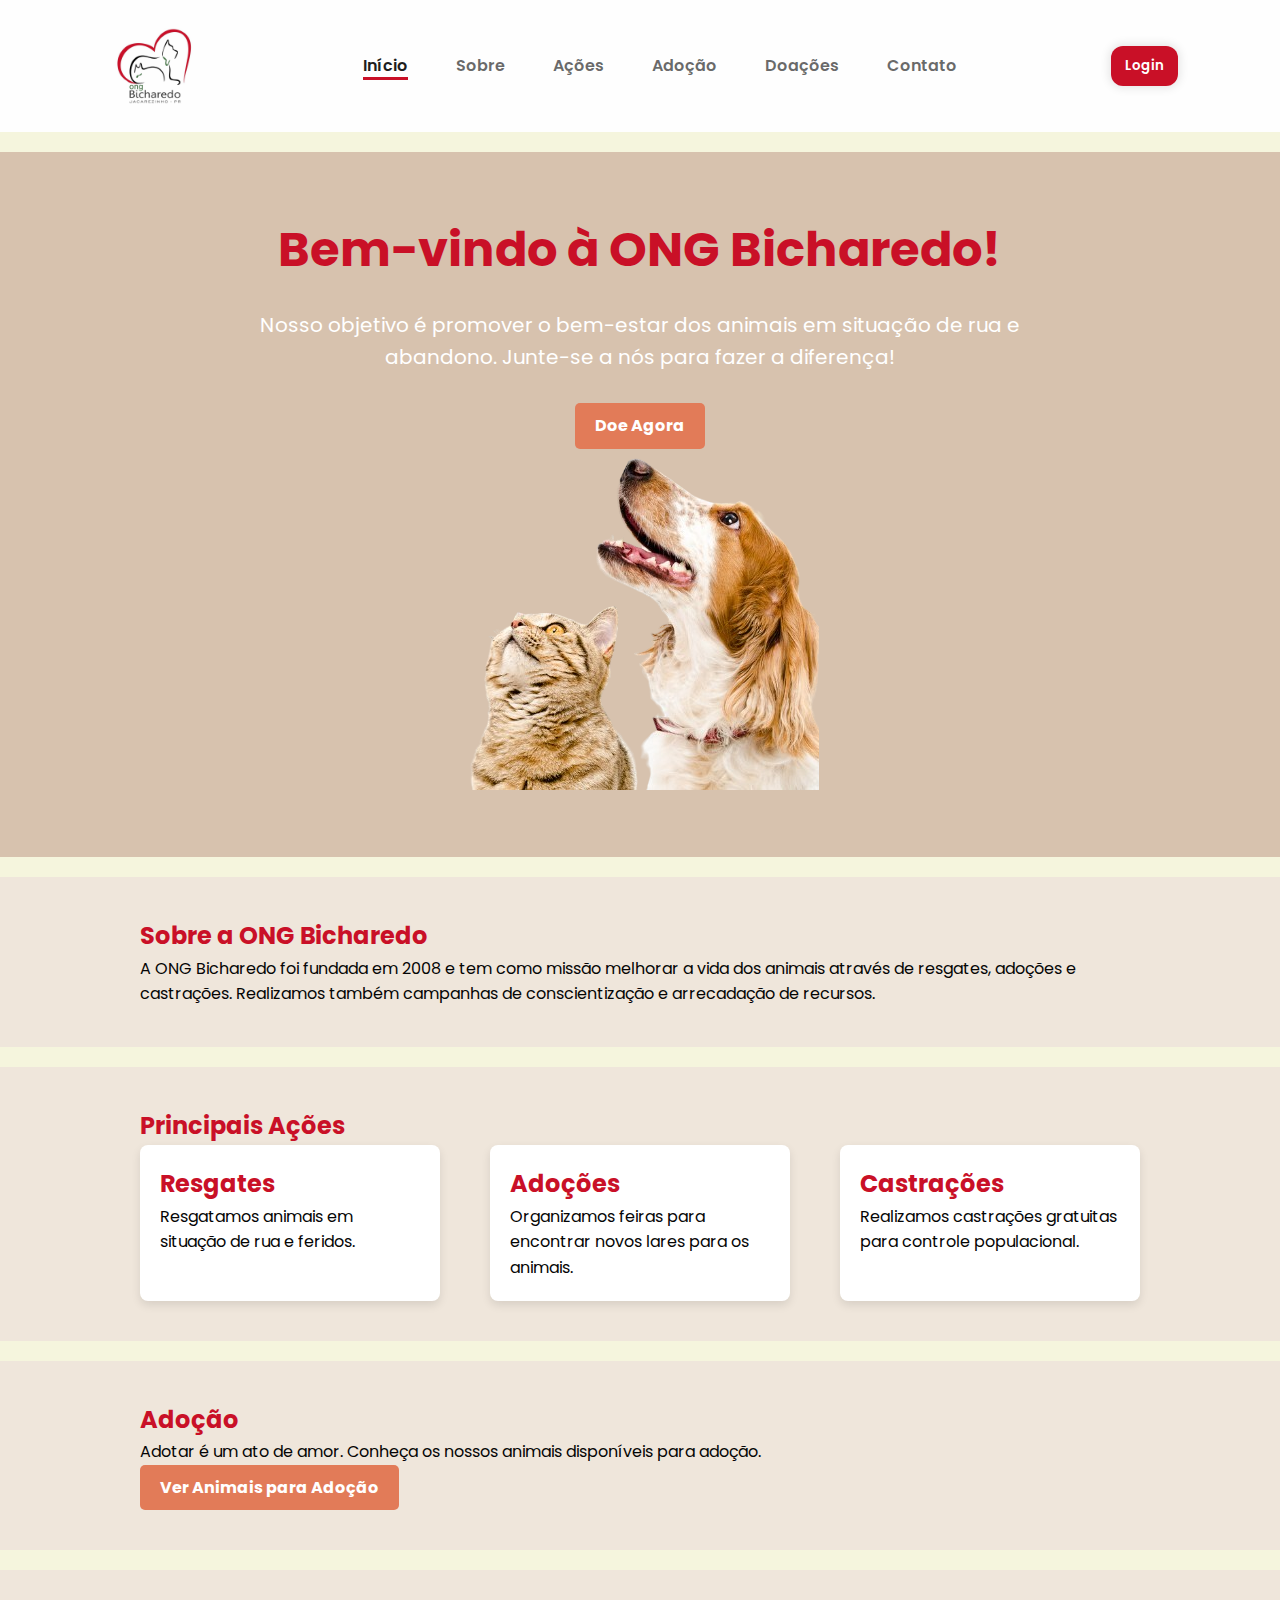
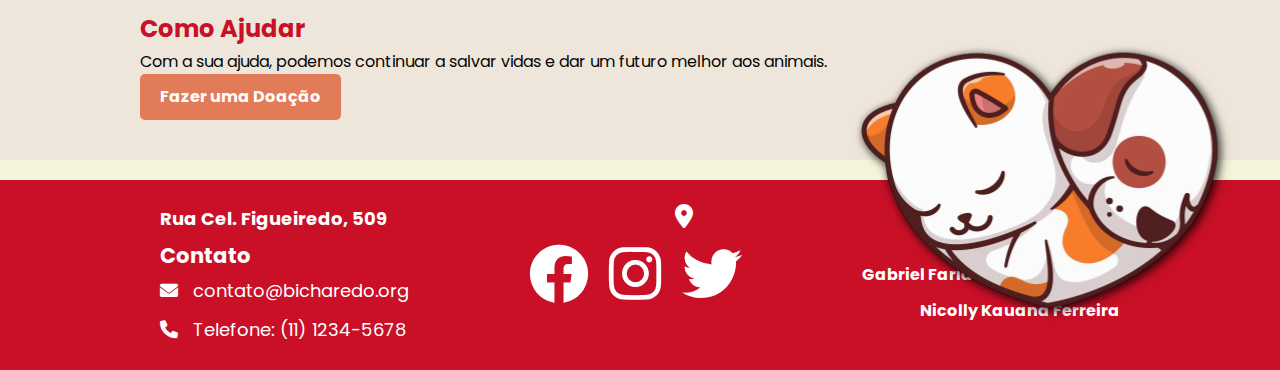
==== index.html @ 1130d4b5 "feat: header atualizada" ====
<!DOCTYPE html>
<html lang="pt-br">

<head>
    <meta charset="UTF-8">
    <meta name="viewport" content="width=device-width, initial-scale=1.0">
    <meta http-equiv="X-UA-Compatible" content="ie=edge">
    <link href="https://cdnjs.cloudflare.com/ajax/libs/font-awesome/6.0.0-beta3/css/all.min.css" rel="stylesheet">
    <title>ONG Bicharedo - Proteção Animal</title>
    <link rel="stylesheet" href="css/style.css">
</head>

<body>

    <!-- Cabeçalho -->
    <header>
        <nav id="navbar">
            <img src="img/logo.jpg" alt="logo Ong Bicharedo" id="nav_logo">

            <ul id="nav_list">
                <li class="nav-item active"><a href="#home">Início</a></li>
                <li class="nav-item"><a href="#sobre">Sobre</a></li>
                <li class="nav-item"><a href="#acoes">Ações</a></li>
                <li class="nav-item"><a href="#adocao">Adoção</a></li>
                <li class="nav-item"><a href="#doacoes">Doações</a></li>
                <li class="nav-item"><a href="#contato">Contato</a></li>
            </ul>

            <button class="btn-default">
                Login
            </button>

        </nav>

        <div id="mobile_menu">
            <ul id="mobile_nav_list">
                <li class="nav-item"><a href="#home">Início</a></li>
                <li class="nav-item"><a href="#sobre">Sobre</a></li>
                <li class="nav-item"><a href="#acoes">Ações</a></li>
                <li class="nav-item"><a href="#adocao">Adoção</a></li>
                <li class="nav-item"><a href="#doacoes">Doações</a></li>
                <li class="nav-item"><a href="#contato">Contato</a></li>
            </ul>

            <button class="btn-default">
                Login
            </button>

        </div>
    </header>

    <!-- Seção Principal (Home) -->
    <section id="home">
        <div class="welcome">
            <h1>Bem-vindo à ONG Bicharedo!</h1>
            <p>Nosso objetivo é promover o bem-estar dos animais em situação de rua e abandono. Junte-se a nós para
                fazer a diferença!</p>
            <a href="#doacoes" class="btn">Doe Agora</a>
        </div>
 
            <img src="img/gatoCachorro.png" alt="">
  
    </section>

    <!-- Sobre a ONG -->
    <section id="sobre">
        <div class="container">
            <h2>Sobre a ONG Bicharedo</h2>
            <p>A ONG Bicharedo foi fundada em 2008 e tem como missão melhorar a vida dos animais através de resgates,
                adoções e castrações. Realizamos também campanhas de conscientização e arrecadação de recursos.</p>
        </div>
    </section>

    <!-- Ações da ONG -->
    <section id="acoes">
        <div class="container">
            <h2>Principais Ações</h2>
            <div class="actions">
                <div class="action">
                    <h2>Resgates</h2>
                    <p>Resgatamos animais em situação de rua e feridos.</p>
                </div>
                <div class="action">
                    <h2>Adoções</h2>
                    <p>Organizamos feiras para encontrar novos lares para os animais.</p>
                </div>
                <div class="action">
                    <h2>Castrações</h2  >
                    <p>Realizamos castrações gratuitas para controle populacional.</p>
                </div>
            </div>
        </div>
    </section>

    <!-- Adoção -->
    <section id="adocao">
        <div class="container">
            <h2>Adoção</h2>
            <p>Adotar é um ato de amor. Conheça os nossos animais disponíveis para adoção.</p>
            <a href="#adocao" class="btn">Ver Animais para Adoção</a>
        </div>
    </section>

    <!-- Doações -->
    <section id="doacoes">
        <div class="container">
            <h2>Como Ajudar</h2>
            <p>Com a sua ajuda, podemos continuar a salvar vidas e dar um futuro melhor aos animais.</p>
            <a href="#doacoes" class="btn">Fazer uma Doação</a>
        </div>
    </section>



<!-- Rodapé -->
<footer>
        <div class="container">
            <div class="footer-content">
                <!-- Endereço e Contato (Esquerda) -->
                <div class="address">
                    <p><strong>Rua Cel. Figueiredo, 509</strong></p>
                    <h3>Contato</h3>
                    <p>
                        <i class="fa-solid fa-envelope"></i> 
                        <a id="link-Rodape" href="mailto:contato@bicharedo.org">contato@bicharedo.org</a>
                    </p>
                    <p>
                        <i class="fa-solid fa-phone"></i> 
                        Telefone: (11) 1234-5678
                    </p>
                    <!-- Ícone de Localização -->
                    <a href="https://www.google.com/maps/place/R.+Cel.+Figueiredo,+509,+Jacarezinho+-+PR,+86400-000/@-23.1614618,-49.9786318,17z/data=!3m1!4b1!4m6!3m5!1s0x94c026540c9a169f:0x470a756e7e484a38!8m2!3d-23.1614668!4d-49.9737663!16s%2Fg%2F11c2804rvy?entry=ttu&g_ep=EgoyMDI0MTEyNC4xIKXMDSoASAFQAw%3D%3D" target="_blank" class="map-icon">
                        <i class="fa-solid fa-map-marker-alt"></i>
                    </a>
                </div>
    
                <!-- Ícones das Redes Sociais (Centro) -->
                <div class="social-media">
                    <a href="https://facebook.com/OngBicharedoJacarezinho" target="_blank" class="social-icon"><i class="fa-brands fa-facebook"></i></a>
                    <a href="https://instagram.com/ongbicharedo" target="_blank" class="social-icon"><i class="fa-brands fa-instagram"></i></a>
                    <a href="https://twitter.com/bicharedo" target="_blank" class="social-icon"><i class="fa-brands fa-twitter"></i></a>
                </div>
    
                <!-- GitHub Links (Direita) -->
                <div class="github-links">
                    <a href="https://github.com/user/curriculo1" target="_blank">Beatriz Milanezi Lopes</a>
                    <a href="https://gabrielfsarti.github.io/curriculocss/" target="_blank">Gabriel Faria da Fonseca Sarti</a>
                    <a href="https://github.com/user/curriculo3" target="_blank">Nicolly Kauana Ferreira</a>
                </div>
            </div>
            <!-- Imagem Personalizada no Rodapé -->
            <div class="custom-image">
                <img src="img/coracao.png" alt="coracao" />
            </div>
        </div>
    </footer>


</body>

</html>
---- css/style.css ----
/* Estilos gerais */
@import url('https://fonts.googleapis.com/css2?family=Poppins:ital,wght@0,100;0,200;0,300;0,400;0,500;0,600;0,700;0,800;0,900;1,100;1,200;1,300;1,400;1,500;1,600;1,700;1,800;1,900&family=Rubik:ital,wght@0,300..900;1,300..900&display=swap');

* {
    font-family: 'Poppins', sans-serif;
    margin: 0;
    padding: 0;
    box-sizing: border-box;
}

body {
    background-color: #F5F5DD;
    color: #050505;
    line-height: 1.6;
}

h1, h2 {
    color: #C91027;
}
h3 {
    color: #ffffff

}


a {
    text-decoration: none;
    color: #C91027;
}

a:hover {
    color: #E27B58;
}

#link-Rodape {
    color:#ffffff 
}
#link-Rodape:hover{
    color:#E27B58
}

.btn-default {
    border: none;
    display: flex;
    align-items: center;
    justify-content: center;
    background-color: #C91027;
    border-radius: 12px;
    padding: 10px 14px;
    font-weight: 600;
    box-shadow: 0px 0px 10px 2px rgba(0, 0, 0, 0.1);
    color:#fff;
    cursor: pointer;
    transition: background-color .3s ease;
}

.btn-default:hover {
    background-color:#E27B58;

}

/* Cabeçalho */

header{
    width: 100%;
    padding: 28px 8%;
    background-color: #fefefe;    
}

#navbar {
    width: 100%;
    display: flex;
    align-items: center;
    justify-content: space-between;
}

#nav_logo {
    width: 10%;
}

#nav_list {
    display: flex;
    list-style: none;
    gap: 48px;
}

.nav-item a {
    text-decoration: none;
    color: #1d1d1dad;
    font-weight: 600;
}

.nav-item.active a {
    color: #1d1d1d;
    border-bottom: 3px solid #C91027;
}

#mobile_btn {
    display: none;
}

#mobile_menu {
    display: none;
}

/*
header {
    display: flex;
    justify-content: space-between;
    align-items: center;
    background-color: #C91027;
    padding: 20px 30px;
    text-align: center;
}

header .logo img {
    height: 50px;
}

nav ul {
    display: flex;
    list-style: none;
}

nav ul li {
    margin: 0 15px;
}

nav ul li a {
    font-size: 18px;
    color: white;
    font-weight: bold;
}

nav ul li a:hover {
    color: #E27B58;
}

nav ul li .btn {
    background-color: #E27B58;
    padding: 10px 20px;
    border-radius: 5px;
    font-weight: bold;
    color: white;
}

nav ul li .btn:hover {
    background-color: #C91027;
}
    */

/* Seção Principal */
#home {
    background-color: #D7C2AE;
    color: white;
    padding: 60px 20px;
    text-align: center;
    background-image: url('fundo_bem_vindo.jpg');
    background-size: cover;
    background-position: center;
}

.welcome {
    max-width: 800px;
    margin: 0 auto;
}

.welcome h1 {
    font-size: 48px;
    margin-bottom: 20px;
}

.welcome p {
    font-size: 20px;
    margin-bottom: 30px;
}

.btn {
    background-color: #E27B58;
    padding: 10px 20px;
    border-radius: 5px;
    color: white;
    font-weight: bold;
    display: inline-block;
}

.btn:hover {
    background-color: #C91027;
}

/* Seções */
section {
    padding: 40px 20px;
    background-color: #EFE6DB;
    margin: 20px 0;
}

.container {
    max-width: 1000px;
    margin: 0 auto;
}

.actions {
    display: flex;
    justify-content: space-between;
}

.action {
    background-color: #fff;
    padding: 20px;
    border-radius: 8px;
    width: 30%;
    box-shadow: 0 4px 10px rgba(0, 0, 0, 0.1);
}

.action h3 {
    font-size: 24px;
    margin-bottom: 15px;
}

/* Rodapé */
footer {
    background-color: #C91027;
    color: white;
    text-align: center; 
    padding: 20px 40px;
    position: relative;
}

footer .footer-content {
    display: flex;
    justify-content: space-between; 
    align-items: center; /* p ficar vertical */
    flex-wrap: wrap; 
    width: 100%;
    max-width: 1200px; 
    margin: 0 auto; 
}

footer .address {
    display: flex;
    flex-direction: column;
    align-items: flex-start; 
    margin: 0 20px;
    font-size: 18px;
}

footer .address p {
    margin: 5px 0;
}

footer .address i {
    margin-right: 10px;
}

/* Ícones das Redes Sociais (Centro) */
footer .social-media {
    display: flex;
    justify-content: center;
    gap: 20px;
    margin: 20px 0;
}

footer .social-media a {
    font-size: 60px;
    color: white;
    transition: color 0.3s ease, transform 0.3s ease-in-out;
}

footer .social-media a:hover {
    color: #E27B58;
    transform: scale(1.2);
}

/* GitHub Links (Direita) */
footer .github-links {
    text-align: right;
    margin: 0 20px;
}

footer .github-links a {
    display: block;
    color: white;
    margin: 10px 0;
    text-decoration: none;
    font-weight: bold;
}

footer .github-links a:hover {
    color: #E27B58;
}

/* Contêiner da imagem personalizada */
.custom-image {
    position: absolute;
    bottom: 0px;
    right: 100px;
    width: 320px;
    height: 320px;
    filter: drop-shadow(2px 2px 4px rgba(0, 0, 0, 0.5));
    z-index: 10;
}
footer .custom-image img {
    width: 10;
    height: 10;
    border-radius: 0%; 
    object-fit: cover; 
    filter: drop-shadow(2px 2px 4px rgba(0, 0, 0, 0.5)); 
}

/* iconezinho do google maps */
.map-icon {
    position: absolute;
    top: 18px;
    left: 665px;
    color: #ffffff; 
    font-size: 24px; 
    text-decoration: none; 
    margin-left: 10px; 
    transition: transform 0.3s ease, color 0.3s ease; 
}

.map-icon:hover {
    color: #E27B58; 
    transform: scale(1.2); 
}


/* Responsividade */
@media (max-width: 768px) {

    #nav_list,
    #navbar .btn-default {
        flex-direction: column;
        align-items: center;
    }

    #nav_logo {
        width: 30%
    }

   
    nav ul {
        flex-direction: column;
        align-items: center;
    }

    .actions {
        flex-direction: column;
    }

    .action {
        width: 100%;
        margin-bottom: 20px;
    }

    footer .footer-content {
        flex-direction: column;
        text-align: center;
    }

    footer .address, footer .github-links {
        align-items: center;
        margin: 10px 0;
    }

    footer .social-media {
        margin: 20px 0;
    }
}
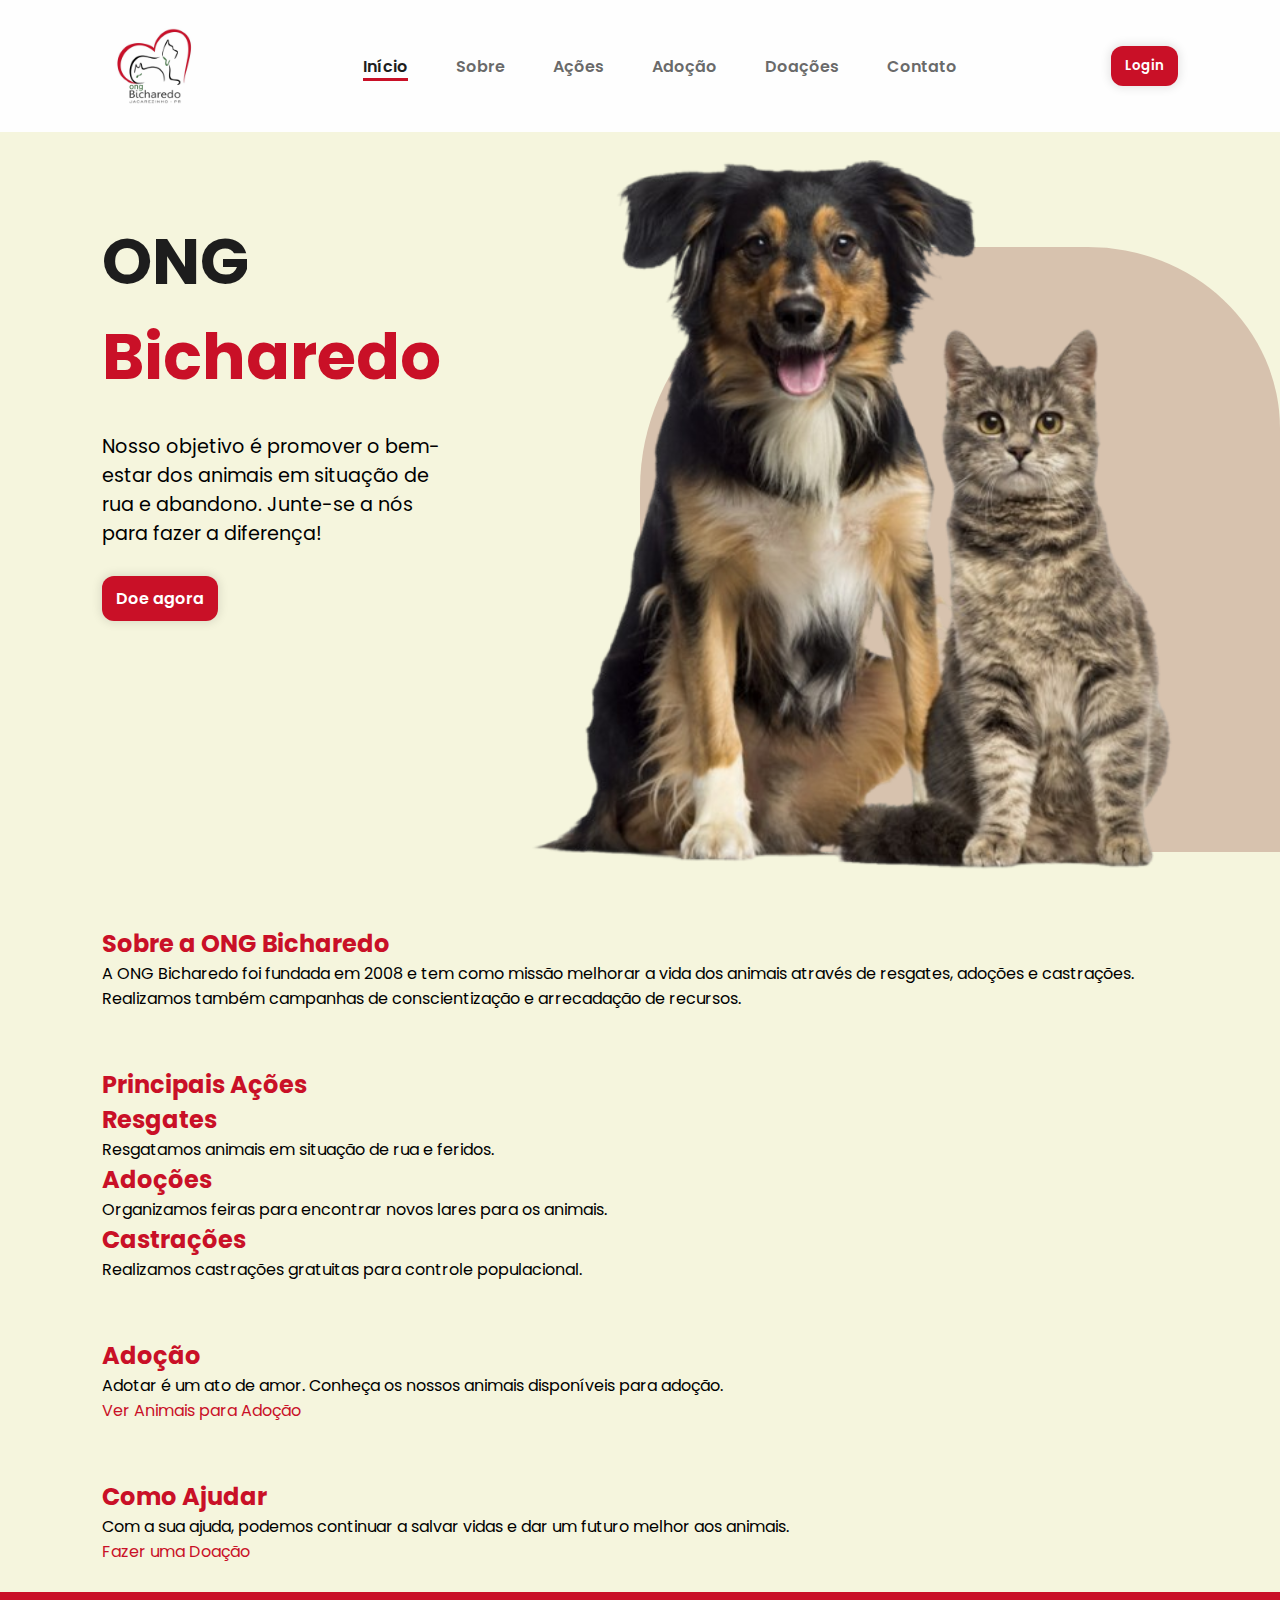
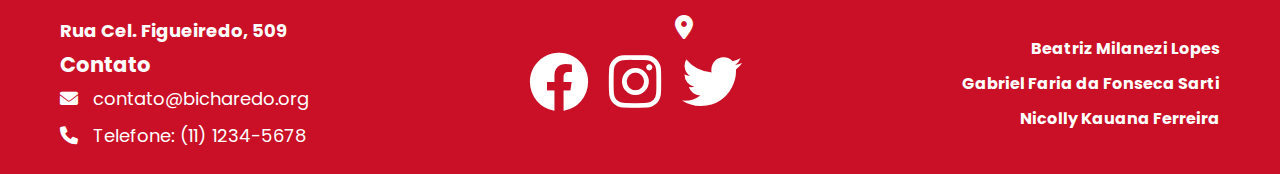
==== commit ddeec89b: "feat: sessão inicial atualizada" ====
--- a/index.html
+++ b/index.html
@@ -49,16 +49,31 @@
         </div>
     </header>
 
+    <main id="content">
+
     <!-- Seção Principal (Home) -->
     <section id="home">
-        <div class="welcome">
-            <h1>Bem-vindo à ONG Bicharedo!</h1>
-            <p>Nosso objetivo é promover o bem-estar dos animais em situação de rua e abandono. Junte-se a nós para
-                fazer a diferença!</p>
-            <a href="#doacoes" class="btn">Doe Agora</a>
+        <div class="shape"></div>
+        <div id="cta">
+            <h1 class="title">
+                ONG
+                <span>Bicharedo</span>
+            </h1>
+            <p class="description">
+                Nosso objetivo é promover o bem-estar dos animais em situação de rua e abandono.
+                Junte-se a nós para fazer a diferença!
+            </p>
+
+            <div id="cta_buttons">
+                <a href="" class="btn-default">Doe agora</a>
+
+            </div>
         </div>
- 
+
+        <div id="banner">
             <img src="img/gatoCachorro.png" alt="">
+
+        </div>
   
     </section>
 
@@ -110,7 +125,7 @@
         </div>
     </section>
 
-
+</main>
 
 <!-- Rodapé -->
 <footer>
@@ -149,9 +164,9 @@
                 </div>
             </div>
             <!-- Imagem Personalizada no Rodapé -->
-            <div class="custom-image">
+            <!--<div class="custom-image">
                 <img src="img/coracao.png" alt="coracao" />
-            </div>
+            </div>-->
         </div>
     </footer>
 
--- a/css/style.css
+++ b/css/style.css
@@ -10,8 +10,10 @@
 
 body {
     background-color: #F5F5DD;
-    color: #050505;
-    line-height: 1.6;
+}
+
+section {
+    padding: 28px 8%;
 }
 
 h1, h2 {
@@ -56,10 +58,11 @@
 
 .btn-default:hover {
     background-color:#E27B58;
-
-}
-
-/* Cabeçalho */
+    color: #fff;
+
+}
+
+/* Header */
 
 header{
     width: 100%;
@@ -103,97 +106,72 @@
     display: none;
 }
 
-/*
-header {
-    display: flex;
-    justify-content: space-between;
-    align-items: center;
-    background-color: #C91027;
-    padding: 20px 30px;
-    text-align: center;
-}
-
-header .logo img {
-    height: 50px;
-}
-
-nav ul {
-    display: flex;
-    list-style: none;
-}
-
-nav ul li {
-    margin: 0 15px;
-}
-
-nav ul li a {
-    font-size: 18px;
-    color: white;
-    font-weight: bold;
-}
-
-nav ul li a:hover {
-    color: #E27B58;
-}
-
-nav ul li .btn {
-    background-color: #E27B58;
-    padding: 10px 20px;
-    border-radius: 5px;
-    font-weight: bold;
-    color: white;
-}
-
-nav ul li .btn:hover {
-    background-color: #C91027;
-}
-    */
-
-/* Seção Principal */
+
+/* Seção Inicial */
+
 #home {
-    background-color: #D7C2AE;
-    color: white;
-    padding: 60px 20px;
-    text-align: center;
-    background-image: url('fundo_bem_vindo.jpg');
-    background-size: cover;
-    background-position: center;
-}
-
-.welcome {
-    max-width: 800px;
-    margin: 0 auto;
-}
-
-.welcome h1 {
-    font-size: 48px;
-    margin-bottom: 20px;
-}
-
-.welcome p {
-    font-size: 20px;
-    margin-bottom: 30px;
-}
-
-.btn {
-    background-color: #E27B58;
-    padding: 10px 20px;
-    border-radius: 5px;
-    color: white;
-    font-weight: bold;
-    display: inline-block;
-}
-
-.btn:hover {
-    background-color: #C91027;
-}
-
-/* Seções */
-section {
-    padding: 40px 20px;
-    background-color: #EFE6DB;
-    margin: 20px 0;
-}
+    display: flex;
+    min-height: calc(100vh - 134.23px);
+    position: relative;
+}
+
+#cta {
+    width: 35%;
+    display: flex;
+    flex-direction: column;
+    gap: 28px;
+    margin-top: 5%;
+}
+
+#cta .title {
+    font-size: 4rem;
+    color: #1d1d1d;
+}
+
+#cta .title span {
+    color:#C91027
+}
+
+#cta .description {
+    font-size: 1.2rem;
+}
+
+#cta_buttons {
+    display: flex;
+    gap: 24px;
+}
+
+#cta_buttons a {
+    text-decoration: none;
+}
+
+#banner {
+    display: flex;
+    align-items: start;
+    justify-content: end;
+    width: 70%;
+    z-index: 2;
+}
+
+#banner img {
+    height: 100%;
+    width: fit-content;
+
+}
+
+.shape {
+    background-color: #d7c2ae;
+    width: 50%;
+    height: 79%;
+    position: absolute;
+    border-radius: 40% 30% 0% 20%;
+    top: 15%;
+    right: 0;
+    z-index: 1;
+}
+
+
+/* Seções 
 
 .container {
     max-width: 1000px;
@@ -217,6 +195,7 @@
     font-size: 24px;
     margin-bottom: 15px;
 }
+    */
 
 /* Rodapé */
 footer {
@@ -345,6 +324,23 @@
         align-items: center;
     }
 
+    #home {
+        min-height: 100%;
+        padding-top: 0px;
+    }
+
+    #banner,
+    #banner img,
+    #home .shape {
+        display: none;
+    }
+
+    #cta{
+        width: 100%;
+        text-align: center;
+        align-items: center;
+    }
+
     .actions {
         flex-direction: column;
     }
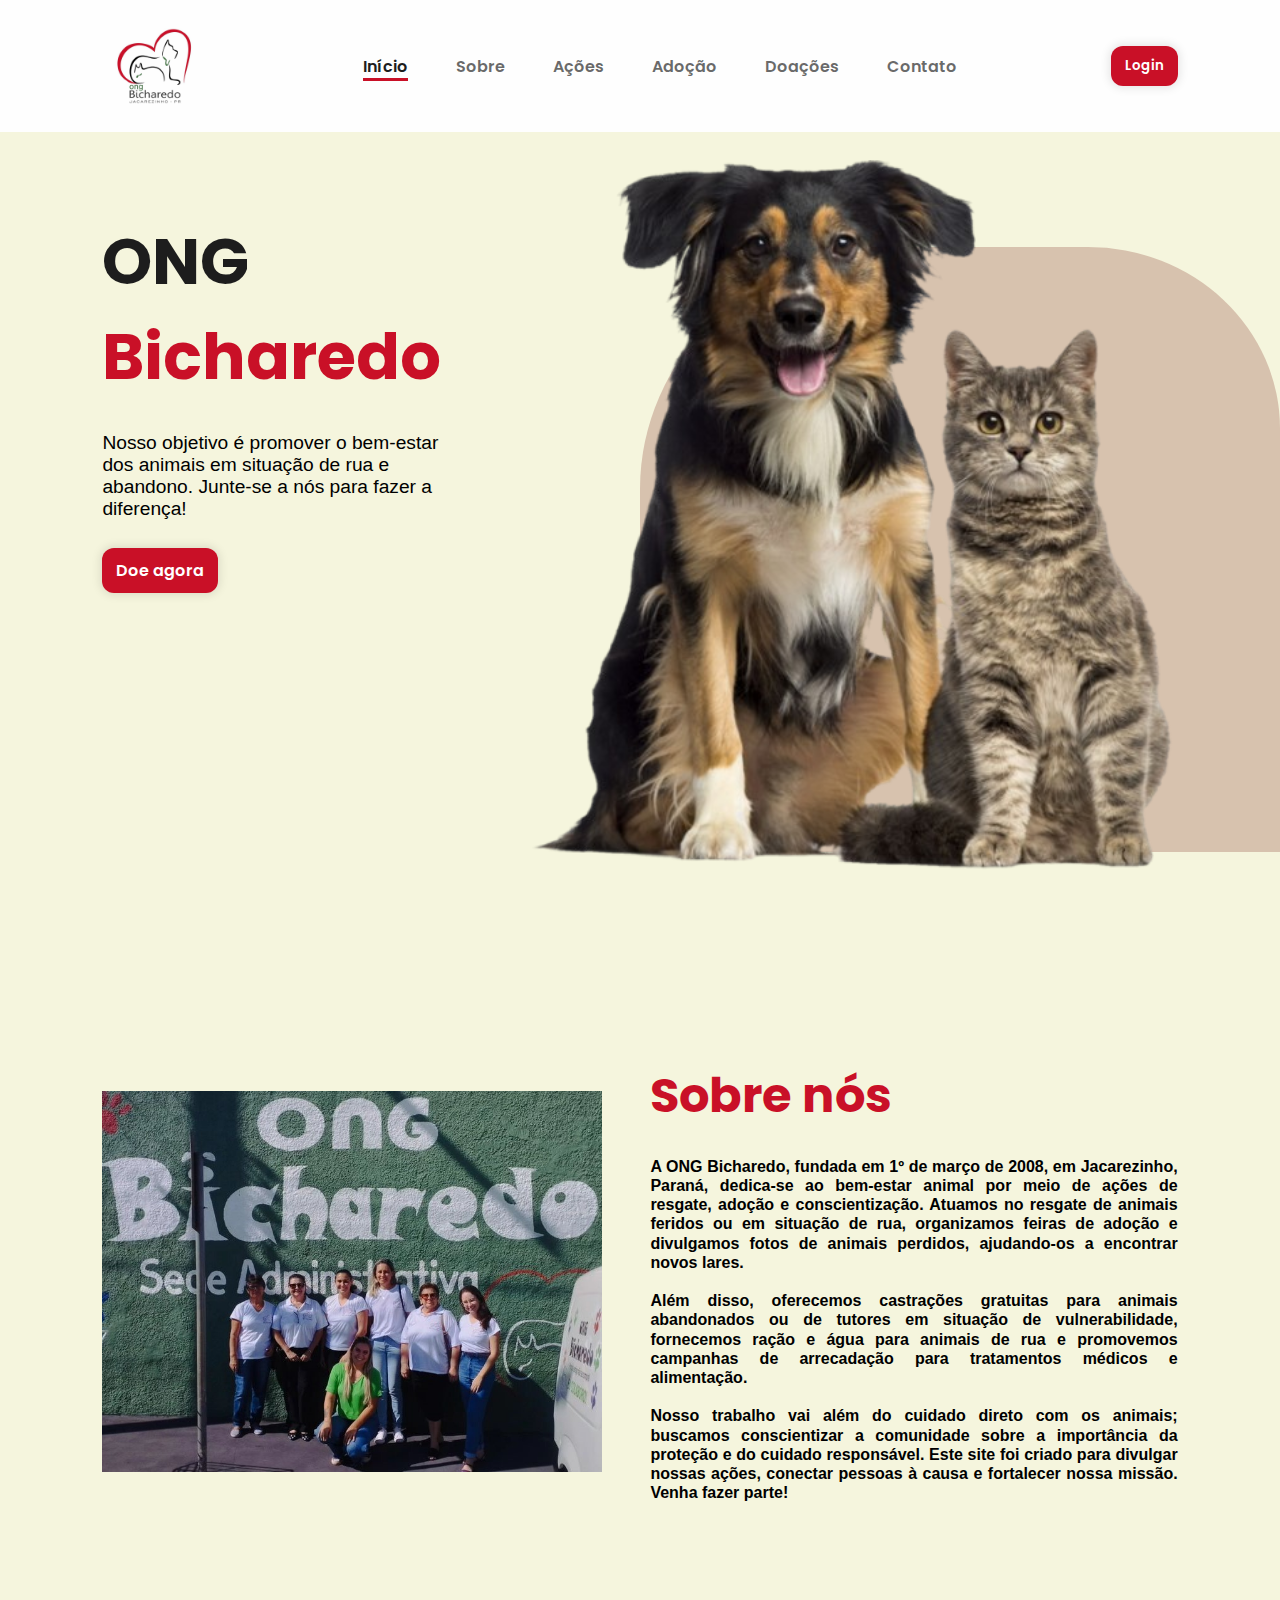
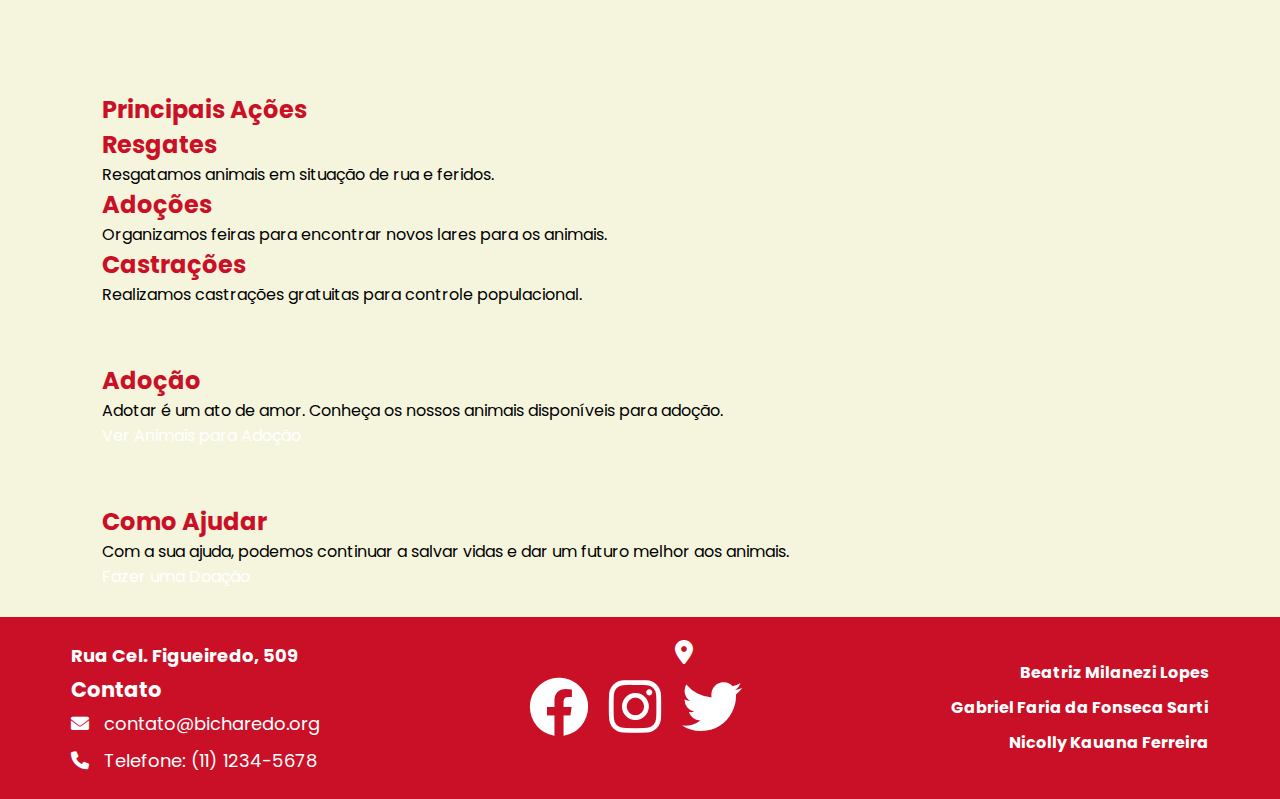
==== commit d6c1f061: "Feat: atualização sessão Sobre, junção css em um só" ====
--- a/index.html
+++ b/index.html
@@ -19,7 +19,7 @@
 
             <ul id="nav_list">
                 <li class="nav-item active"><a href="#home">Início</a></li>
-                <li class="nav-item"><a href="#sobre">Sobre</a></li>
+                <li class="nav-item"><a href="#about">Sobre</a></li>
                 <li class="nav-item"><a href="#acoes">Ações</a></li>
                 <li class="nav-item"><a href="#adocao">Adoção</a></li>
                 <li class="nav-item"><a href="#doacoes">Doações</a></li>
@@ -27,7 +27,7 @@
             </ul>
 
             <button class="btn-default">
-                Login
+                <a href="login.html">Login</a>
             </button>
 
         </nav>
@@ -78,11 +78,21 @@
     </section>
 
     <!-- Sobre a ONG -->
-    <section id="sobre">
-        <div class="container">
-            <h2>Sobre a ONG Bicharedo</h2>
-            <p>A ONG Bicharedo foi fundada em 2008 e tem como missão melhorar a vida dos animais através de resgates,
-                adoções e castrações. Realizamos também campanhas de conscientização e arrecadação de recursos.</p>
+    <section id="about">
+        <img src="img/equipe.jpg" alt="" id="about_equipe">
+
+        <div id="about_content">
+            <h2 class="section-title">
+                Sobre nós
+            </h2>
+            <br>
+            <p class="description">
+                A ONG Bicharedo, fundada em 1º de março de 2008, em Jacarezinho, Paraná, dedica-se ao bem-estar animal por meio de ações de resgate, adoção e conscientização. Atuamos no resgate de animais feridos ou em situação de rua, organizamos feiras de adoção e divulgamos fotos de animais perdidos, ajudando-os a encontrar novos lares.
+                <br><br>
+                Além disso, oferecemos castrações gratuitas para animais abandonados ou de tutores em situação de vulnerabilidade, fornecemos ração e água para animais de rua e promovemos campanhas de arrecadação para tratamentos médicos e alimentação.
+                <br><br>
+                Nosso trabalho vai além do cuidado direto com os animais; buscamos conscientizar a comunidade sobre a importância da proteção e do cuidado responsável. Este site foi criado para divulgar nossas ações, conectar pessoas à causa e fortalecer nossa missão. Venha fazer parte!<br>
+            </p>
         </div>
     </section>
 
--- a/css/style.css
+++ b/css/style.css
@@ -8,9 +8,11 @@
     box-sizing: border-box;
 }
 
-body {
+html, body {
     background-color: #F5F5DD;
 }
+
+
 
 section {
     padding: 28px 8%;
@@ -27,11 +29,11 @@
 
 a {
     text-decoration: none;
-    color: #C91027;
+    color: #fff;
 }
 
 a:hover {
-    color: #E27B58;
+    color: #fff;
 }
 
 #link-Rodape {
@@ -134,6 +136,7 @@
 
 #cta .description {
     font-size: 1.2rem;
+    font-family: Arial, Helvetica, sans-serif;
 }
 
 #cta_buttons {
@@ -170,39 +173,39 @@
     z-index: 1;
 }
 
-
-/* Seções 
-
-.container {
-    max-width: 1000px;
-    margin: 0 auto;
-}
-
-.actions {
-    display: flex;
-    justify-content: space-between;
-}
-
-.action {
-    background-color: #fff;
-    padding: 20px;
-    border-radius: 8px;
-    width: 30%;
-    box-shadow: 0 4px 10px rgba(0, 0, 0, 0.1);
-}
-
-.action h3 {
-    font-size: 24px;
-    margin-bottom: 15px;
-}
-    */
+/* Sobre */
+
+#about {
+    min-height: calc(100vh - 134.23px);
+    display: flex;
+    align-items: center;
+    justify-content: center;
+    gap: 48px;
+}
+
+#about_equipe {
+    width: 500px;
+    height: auto;
+}
+
+#about .section-title {
+    font-size: 3rem;
+}
+
+#about .description {
+    text-align: justify;
+    font-family: Arial, Helvetica, sans-serif;
+    font-weight: 600;
+    line-height: 1.2;
+}
+
 
 /* Rodapé */
 footer {
     background-color: #C91027;
     color: white;
     text-align: center; 
-    padding: 20px 40px;
+    padding: 20px 4%;
     position: relative;
 }
 
@@ -304,6 +307,183 @@
     transform: scale(1.2); 
 }
 
+/*-----------------------------LOGIN------------------*/
+.login {
+    overflow: hidden;
+    background-color: #EFE6DB;
+    padding: 40px 30px 30px 0px;
+    border-radius: 10px;
+    position: absolute;
+    top: 50%;
+    left: 50%;
+    width: 400px;
+    transform: translate(-50%, -50%);
+    transition: transform 300ms, box-shadow 300ms;
+    box-shadow: 5px 10px 10px rgba(2, 128, 144, 0.2);
+  }
+  
+  .login::before,
+  .login::after {
+    content: '';
+    position: absolute;
+    width: 600px;
+    height: 600px;
+    border-top-left-radius: 40%;
+    border-top-right-radius: 45%;
+    border-bottom-left-radius: 35%;
+    border-bottom-right-radius: 40%;
+    z-index: -1;
+  }
+  
+  .login::before {
+    left: 40%;
+    bottom: -130%;
+    background-color: rgba(226, 123, 88, 0.5);
+    animation: wawes 6s infinite linear;
+  }
+  
+  .login::after {
+    left: 35%;
+    bottom: -125%;
+    background-color: rgba(201, 16, 39, 0.5);
+    animation: wawes 7s infinite linear;
+  }
+  
+  .login > input {
+    font-family: var(--font-asap);
+    display: block;
+    border-radius: 5px;
+    font-size: 16px;
+    background: white;
+    width: 100%;
+    border: 0;
+    padding: 10px 10px;
+    margin: 15px -10px;
+  }
+  
+  .login > button {
+    font-family: var(--font-asap);
+    cursor: pointer;
+    color: white;
+    font-size: 16px;
+    text-transform: uppercase;
+    width: 80px;
+    border: 0;
+    padding: 10px 0;
+    margin-top: 10px;
+    margin-left: -5px;
+    border-radius: 5px;
+    background-color: var(--fire-engine-red);
+    transition: background-color 300ms;
+  }
+  
+  .login > button:hover {
+    background-color: var(--burnt-sienna); /* Darken equivalente */
+}
+  
+@keyframes wawes {
+  from {
+    transform: rotate(0);
+  }
+  to {
+    transform: rotate(360deg);
+  }
+}
+
+
+/*-------------------------CADASTRO------------------*/
+
+/* cadastro Form */
+.cadastro {
+    position: relative; /* Isso define o contexto de posicionamento */
+    overflow: hidden;
+    background-color: var(--beige-light);
+    padding: 40px 30px;
+    border-radius: 10px;
+    width: 400px;
+    transform: translate(0, 0);
+    transition: transform 300ms ease, box-shadow 300ms ease;
+    box-shadow: 5px 10px 10px rgba(2, 128, 144, 0.2);
+    text-align: left;
+}
+
+/* Animated Background */
+.cadastro::before,
+.cadastro::after {
+    content: '';
+    position: absolute;
+    width: 1200px; /* Reduzido */
+    height: 1200px; /* Reduzido */
+    border-radius: 40% 45% 35% 40%; /* Simplificado */
+    z-index: -1; /* Para não sobrepor o conteúdo */
+}
+
+.cadastro::before {
+    left: 60%; /* Ajustado para centralizar melhor */
+    bottom: -60%; /* Ajustado para não invadir outras áreas */
+    background-color: rgba(226, 123, 88, 0.5);
+    animation: wawes 6s infinite linear;
+}
+
+.cadastro::after {
+    left: 55%;
+    bottom: -65%;
+    background-color: rgba(201, 16, 39, 0.5);
+    animation: wawes 7s infinite linear;
+}
+
+
+/* Input Fields */
+.cadastro label {
+    display: block;
+    font-size: 14px;
+    margin-bottom: 5px;
+    color: var(--fire-engine-red);
+}
+
+.cadastro input {
+    font-family: var(--font-asap);
+    display: block;
+    width: 100%;
+    padding: 10px;
+    margin-bottom: 15px;
+    border: 1px solid rgba(0, 0, 0, 0.2);
+    border-radius: 5px;
+    font-size: 16px;
+    background: white;
+    box-shadow: 0 1px 3px rgba(0, 0, 0, 0.1);
+}
+
+/* Submit Button */
+.cadastro button {
+    font-family: var(--font-asap);
+    cursor: pointer;
+    color: white;
+    font-size: 16px;
+    text-transform: uppercase;
+    width: 100%;
+    border: none;
+    padding: 10px 0;
+    margin-top: 10px;
+    border-radius: 5px;
+    background-color: var(--fire-engine-red);
+    transition: background-color 300ms ease;
+}
+
+.cadastro button:hover {
+    background-color: var(--burnt-sienna);
+}
+
+/* Animation */
+@keyframes wawes {
+    from {
+        transform: rotate(0deg);
+    }
+    to {
+        transform: rotate(360deg);
+    }
+}
+
 
 /* Responsividade */
 @media (max-width: 768px) {
@@ -341,6 +521,10 @@
         align-items: center;
     }
 
+    #about img {
+        display: none;
+    }
+
     .actions {
         flex-direction: column;
     }
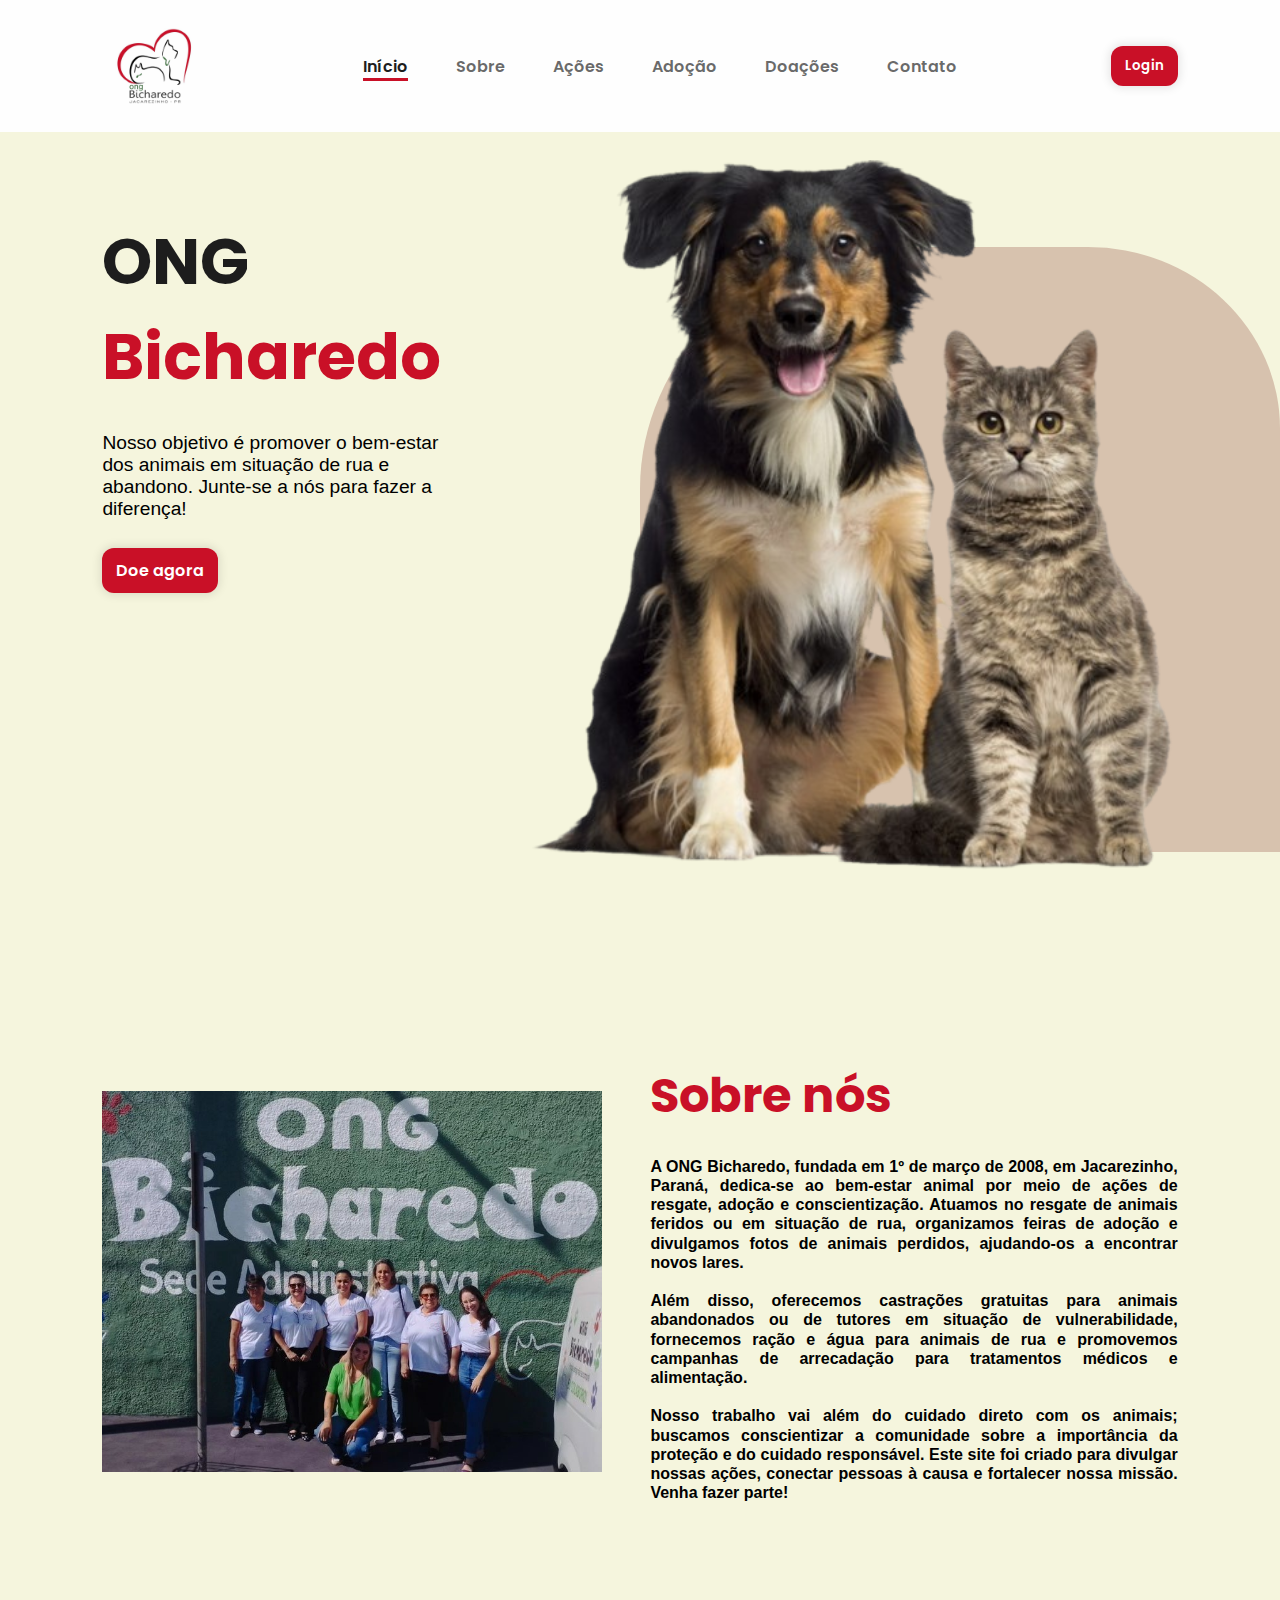
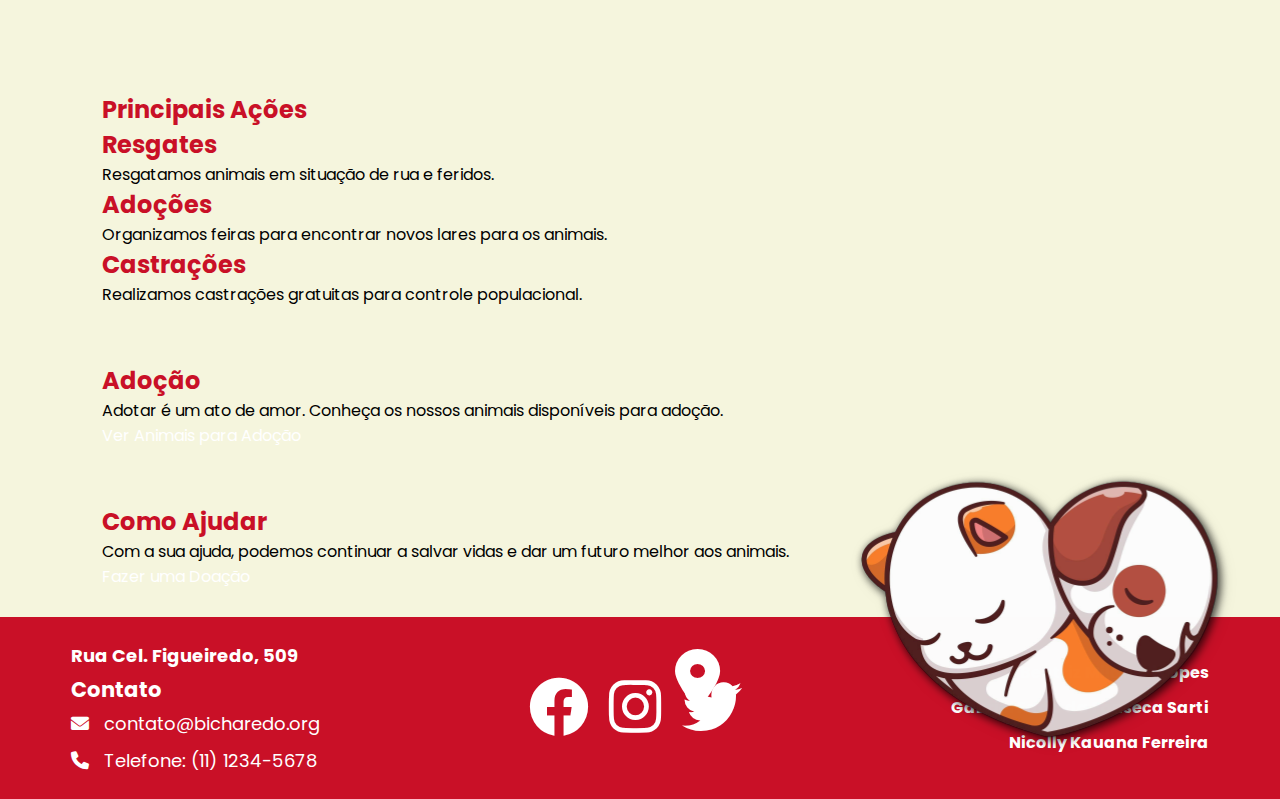
==== commit 3f1ef113: "Fix: responsividade rodapé" ====
--- a/index.html
+++ b/index.html
@@ -154,13 +154,14 @@
                         Telefone: (11) 1234-5678
                     </p>
                     <!-- Ícone de Localização -->
-                    <a href="https://www.google.com/maps/place/R.+Cel.+Figueiredo,+509,+Jacarezinho+-+PR,+86400-000/@-23.1614618,-49.9786318,17z/data=!3m1!4b1!4m6!3m5!1s0x94c026540c9a169f:0x470a756e7e484a38!8m2!3d-23.1614668!4d-49.9737663!16s%2Fg%2F11c2804rvy?entry=ttu&g_ep=EgoyMDI0MTEyNC4xIKXMDSoASAFQAw%3D%3D" target="_blank" class="map-icon">
-                        <i class="fa-solid fa-map-marker-alt"></i>
-                    </a>
+                    
                 </div>
     
                 <!-- Ícones das Redes Sociais (Centro) -->
                 <div class="social-media">
+                    <a href="https://www.google.com/maps/place/R.+Cel.+Figueiredo,+509,+Jacarezinho+-+PR,+86400-000/@-23.1614618,-49.9786318,17z/data=!3m1!4b1!4m6!3m5!1s0x94c026540c9a169f:0x470a756e7e484a38!8m2!3d-23.1614668!4d-49.9737663!16s%2Fg%2F11c2804rvy?entry=ttu&g_ep=EgoyMDI0MTEyNC4xIKXMDSoASAFQAw%3D%3D" target="_blank" class="map-icon">
+                        <i class="fa-solid fa-map-marker-alt"></i>
+                    </a>
                     <a href="https://facebook.com/OngBicharedoJacarezinho" target="_blank" class="social-icon"><i class="fa-brands fa-facebook"></i></a>
                     <a href="https://instagram.com/ongbicharedo" target="_blank" class="social-icon"><i class="fa-brands fa-instagram"></i></a>
                     <a href="https://twitter.com/bicharedo" target="_blank" class="social-icon"><i class="fa-brands fa-twitter"></i></a>
@@ -172,11 +173,13 @@
                     <a href="https://gabrielfsarti.github.io/curriculocss/" target="_blank">Gabriel Faria da Fonseca Sarti</a>
                     <a href="https://github.com/user/curriculo3" target="_blank">Nicolly Kauana Ferreira</a>
                 </div>
+                <!-- Imagem Personalizada no Rodapé -->
+                <div class="custom-image">
+                    <img src="img/coracao.png" alt="coracao" />
+                </div>
             </div>
-            <!-- Imagem Personalizada no Rodapé -->
-            <!--<div class="custom-image">
-                <img src="img/coracao.png" alt="coracao" />
-            </div>-->
+            
+            
         </div>
     </footer>
 
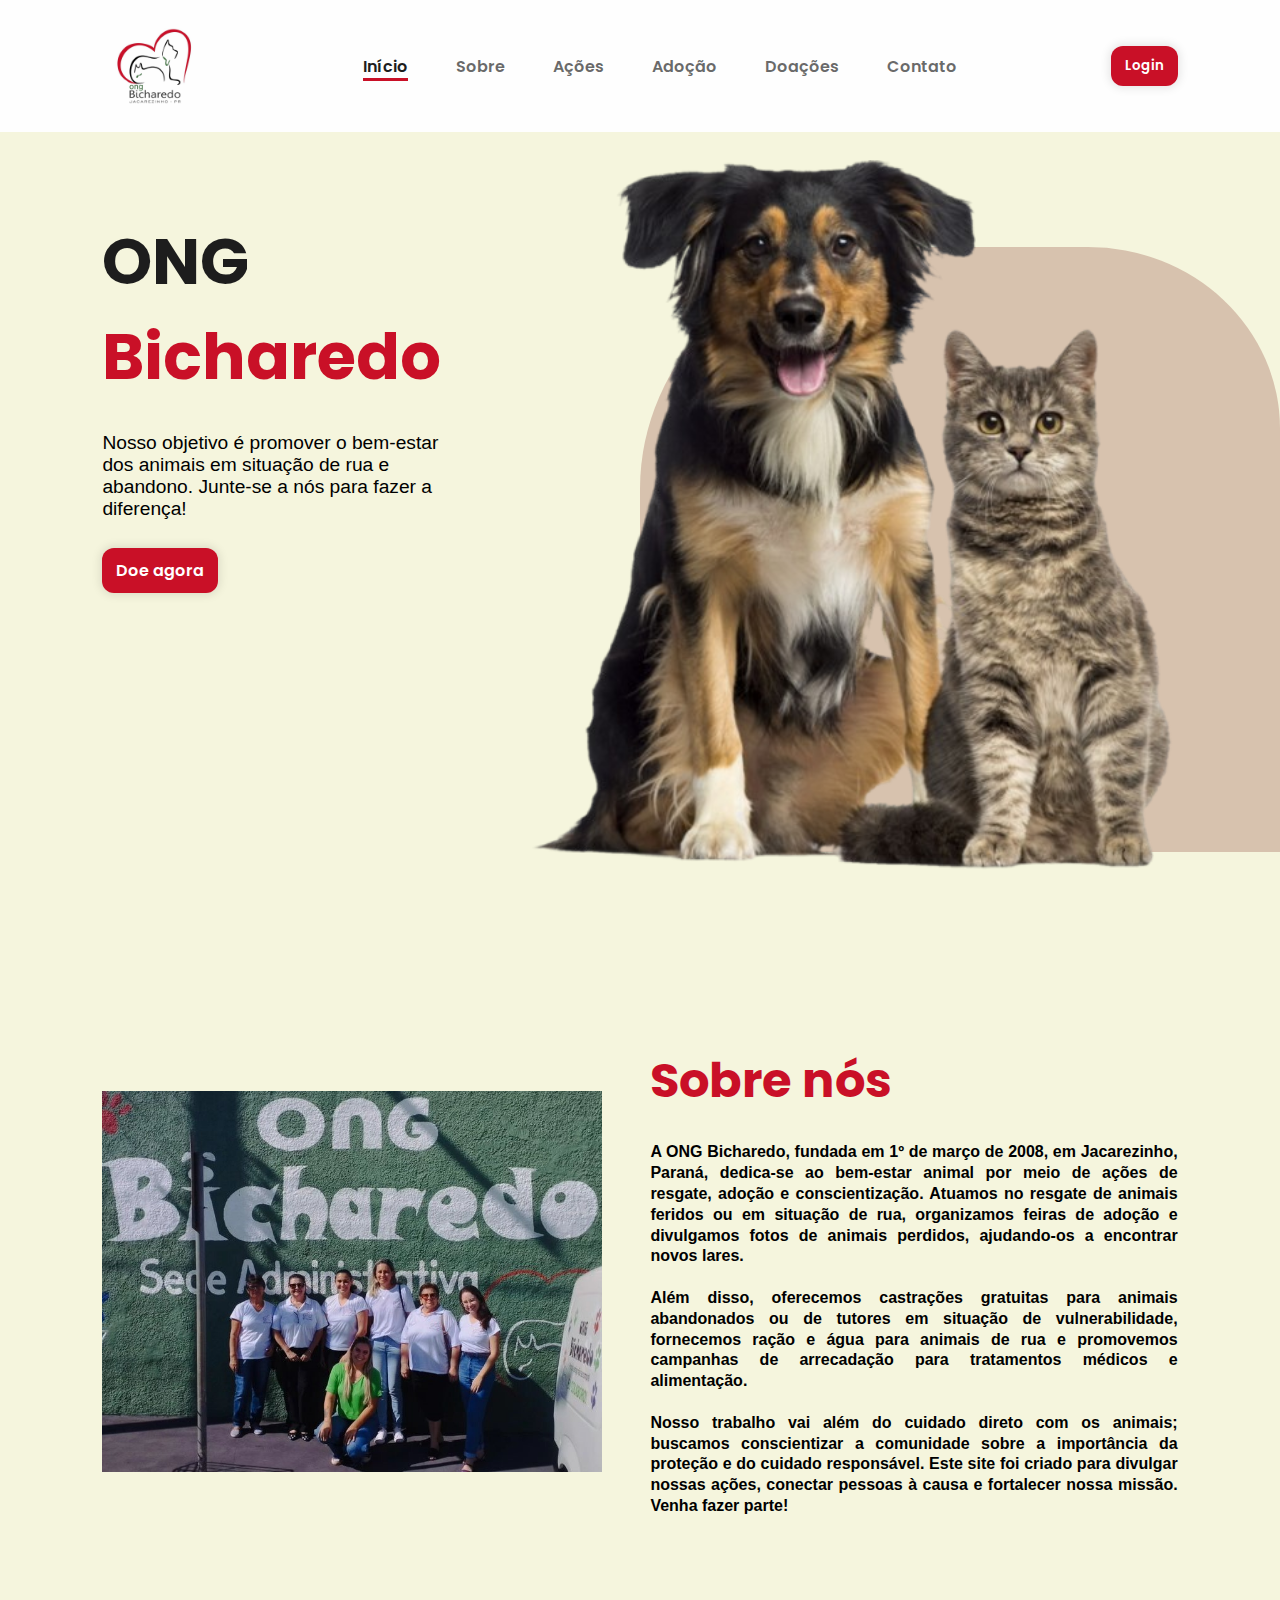
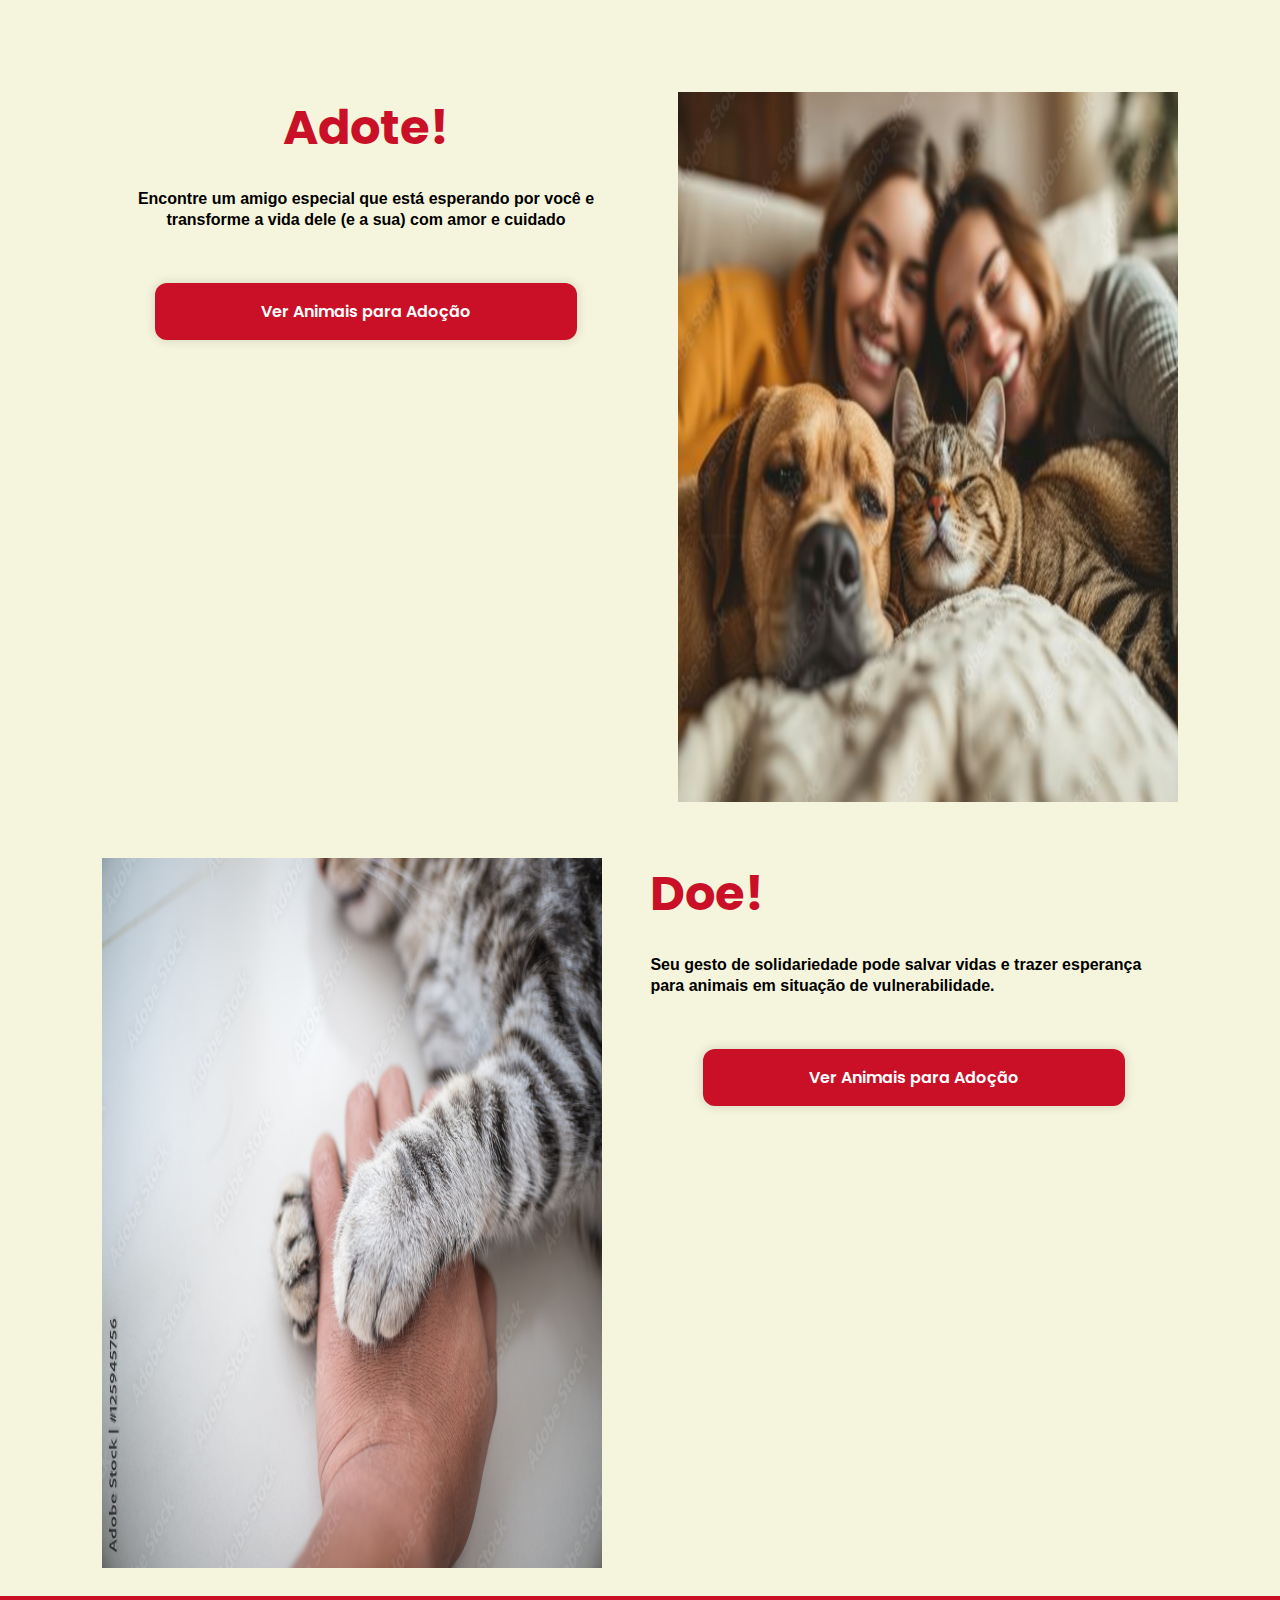
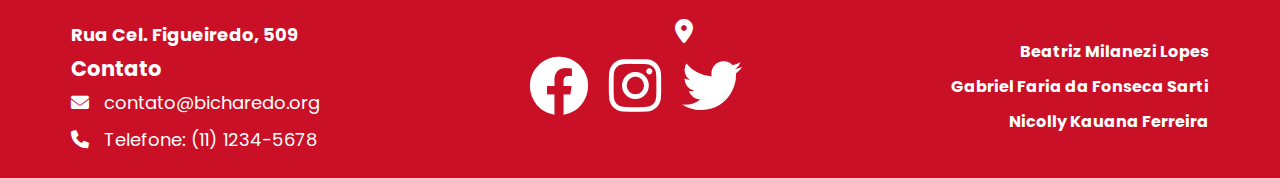
==== commit 44af8b46: "feat: adoção e doação" ====
--- a/index.html
+++ b/index.html
@@ -96,44 +96,41 @@
         </div>
     </section>
 
-    <!-- Ações da ONG -->
-    <section id="acoes">
-        <div class="container">
-            <h2>Principais Ações</h2>
-            <div class="actions">
-                <div class="action">
-                    <h2>Resgates</h2>
-                    <p>Resgatamos animais em situação de rua e feridos.</p>
-                </div>
-                <div class="action">
-                    <h2>Adoções</h2>
-                    <p>Organizamos feiras para encontrar novos lares para os animais.</p>
-                </div>
-                <div class="action">
-                    <h2>Castrações</h2  >
-                    <p>Realizamos castrações gratuitas para controle populacional.</p>
-                </div>
-            </div>
+    <!-- Adoção -->
+    <section id="adoption">
+        
+        <div id="adoption_content">
+            <h2 class="section-title">
+                Adote!
+            </h2>
+            <br>
+            <p class="description">
+                Encontre um amigo especial que está esperando por você e transforme a vida dele (e a sua) com amor e cuidado
+            </p>
+            <a href="https://www.instagram.com/ongbicharedo/" class="btn-default">Ver Animais para Adoção</a>
+        </div>
+
+        <img src="img/adocao.png" alt="" id="adoption_img">
+
+    </section>
+    
+
+    <!-- Doações -->
+    <section id="donation">
+        <img src="img/doacao.jpg" alt="" id="donation_img">
+
+        <div id="donation_content">
+            <h2 class="section-title">
+                Doe!
+            </h2>
+            <br>
+            <p class="description">
+                Seu gesto de solidariedade pode salvar vidas e trazer esperança para animais em situação de vulnerabilidade.
+            </p>
+            <a href="https://www.instagram.com/ongbicharedo/" class="btn-default">Ver Animais para Adoção</a>
         </div>
     </section>
-
-    <!-- Adoção -->
-    <section id="adocao">
-        <div class="container">
-            <h2>Adoção</h2>
-            <p>Adotar é um ato de amor. Conheça os nossos animais disponíveis para adoção.</p>
-            <a href="#adocao" class="btn">Ver Animais para Adoção</a>
-        </div>
-    </section>
-
-    <!-- Doações -->
-    <section id="doacoes">
-        <div class="container">
-            <h2>Como Ajudar</h2>
-            <p>Com a sua ajuda, podemos continuar a salvar vidas e dar um futuro melhor aos animais.</p>
-            <a href="#doacoes" class="btn">Fazer uma Doação</a>
-        </div>
-    </section>
+    
 
 </main>
 
@@ -154,14 +151,13 @@
                         Telefone: (11) 1234-5678
                     </p>
                     <!-- Ícone de Localização -->
-                    
+                    <a href="https://www.google.com/maps/place/R.+Cel.+Figueiredo,+509,+Jacarezinho+-+PR,+86400-000/@-23.1614618,-49.9786318,17z/data=!3m1!4b1!4m6!3m5!1s0x94c026540c9a169f:0x470a756e7e484a38!8m2!3d-23.1614668!4d-49.9737663!16s%2Fg%2F11c2804rvy?entry=ttu&g_ep=EgoyMDI0MTEyNC4xIKXMDSoASAFQAw%3D%3D" target="_blank" class="map-icon">
+                        <i class="fa-solid fa-map-marker-alt"></i>
+                    </a>
                 </div>
     
                 <!-- Ícones das Redes Sociais (Centro) -->
                 <div class="social-media">
-                    <a href="https://www.google.com/maps/place/R.+Cel.+Figueiredo,+509,+Jacarezinho+-+PR,+86400-000/@-23.1614618,-49.9786318,17z/data=!3m1!4b1!4m6!3m5!1s0x94c026540c9a169f:0x470a756e7e484a38!8m2!3d-23.1614668!4d-49.9737663!16s%2Fg%2F11c2804rvy?entry=ttu&g_ep=EgoyMDI0MTEyNC4xIKXMDSoASAFQAw%3D%3D" target="_blank" class="map-icon">
-                        <i class="fa-solid fa-map-marker-alt"></i>
-                    </a>
                     <a href="https://facebook.com/OngBicharedoJacarezinho" target="_blank" class="social-icon"><i class="fa-brands fa-facebook"></i></a>
                     <a href="https://instagram.com/ongbicharedo" target="_blank" class="social-icon"><i class="fa-brands fa-instagram"></i></a>
                     <a href="https://twitter.com/bicharedo" target="_blank" class="social-icon"><i class="fa-brands fa-twitter"></i></a>
@@ -173,13 +169,11 @@
                     <a href="https://gabrielfsarti.github.io/curriculocss/" target="_blank">Gabriel Faria da Fonseca Sarti</a>
                     <a href="https://github.com/user/curriculo3" target="_blank">Nicolly Kauana Ferreira</a>
                 </div>
-                <!-- Imagem Personalizada no Rodapé -->
-                <div class="custom-image">
-                    <img src="img/coracao.png" alt="coracao" />
-                </div>
             </div>
-            
-            
+            <!-- Imagem Personalizada no Rodapé -->
+            <!--<div class="custom-image">
+                <img src="img/coracao.png" alt="coracao" />
+            </div>-->
         </div>
     </footer>
 
--- a/css/style.css
+++ b/css/style.css
@@ -196,9 +196,70 @@
     text-align: justify;
     font-family: Arial, Helvetica, sans-serif;
     font-weight: 600;
-    line-height: 1.2;
-}
-
+    line-height: 1.3;
+}
+
+/* Adote */
+
+#adoption {
+    min-height: calc(100vh - 134.23px);
+    display: flex;
+    justify-content: center;
+    gap: 48px;
+}
+
+#adoption_img {
+    width: 500px;
+    height: auto;
+}
+
+#adoption .section-title {
+    font-size: 3rem;
+    text-align: center;
+}
+
+#adoption .description {
+    text-align: center;
+    font-family: Arial, Helvetica, sans-serif;
+    font-weight: 600;
+    line-height: 1.3;
+}
+
+#adoption .btn-default {
+    margin: 10%;
+    padding: 3%;
+}
+
+/* Doação */
+
+#donation {
+    min-height: calc(100vh - 134.23px);
+    display: flex;
+    justify-content: center;
+    gap: 48px;
+}
+
+#donation_img {
+    width: 500px;
+    height: auto;
+}
+
+#donation .section-title {
+    font-size: 3rem;
+
+}
+
+#donation .description {
+    text-align:left;
+    font-family: Arial, Helvetica, sans-serif;
+    font-weight: 600;
+    line-height: 1.3;
+}
+
+#donation .btn-default {
+    margin: 10%;
+    padding: 3%;
+}
 
 /* Rodapé */
 footer {
@@ -525,6 +586,14 @@
         display: none;
     }
 
+    #adoption img {
+        display: none;
+    }
+
+    #donation img {
+        display: none;
+    }
+
     .actions {
         flex-direction: column;
     }
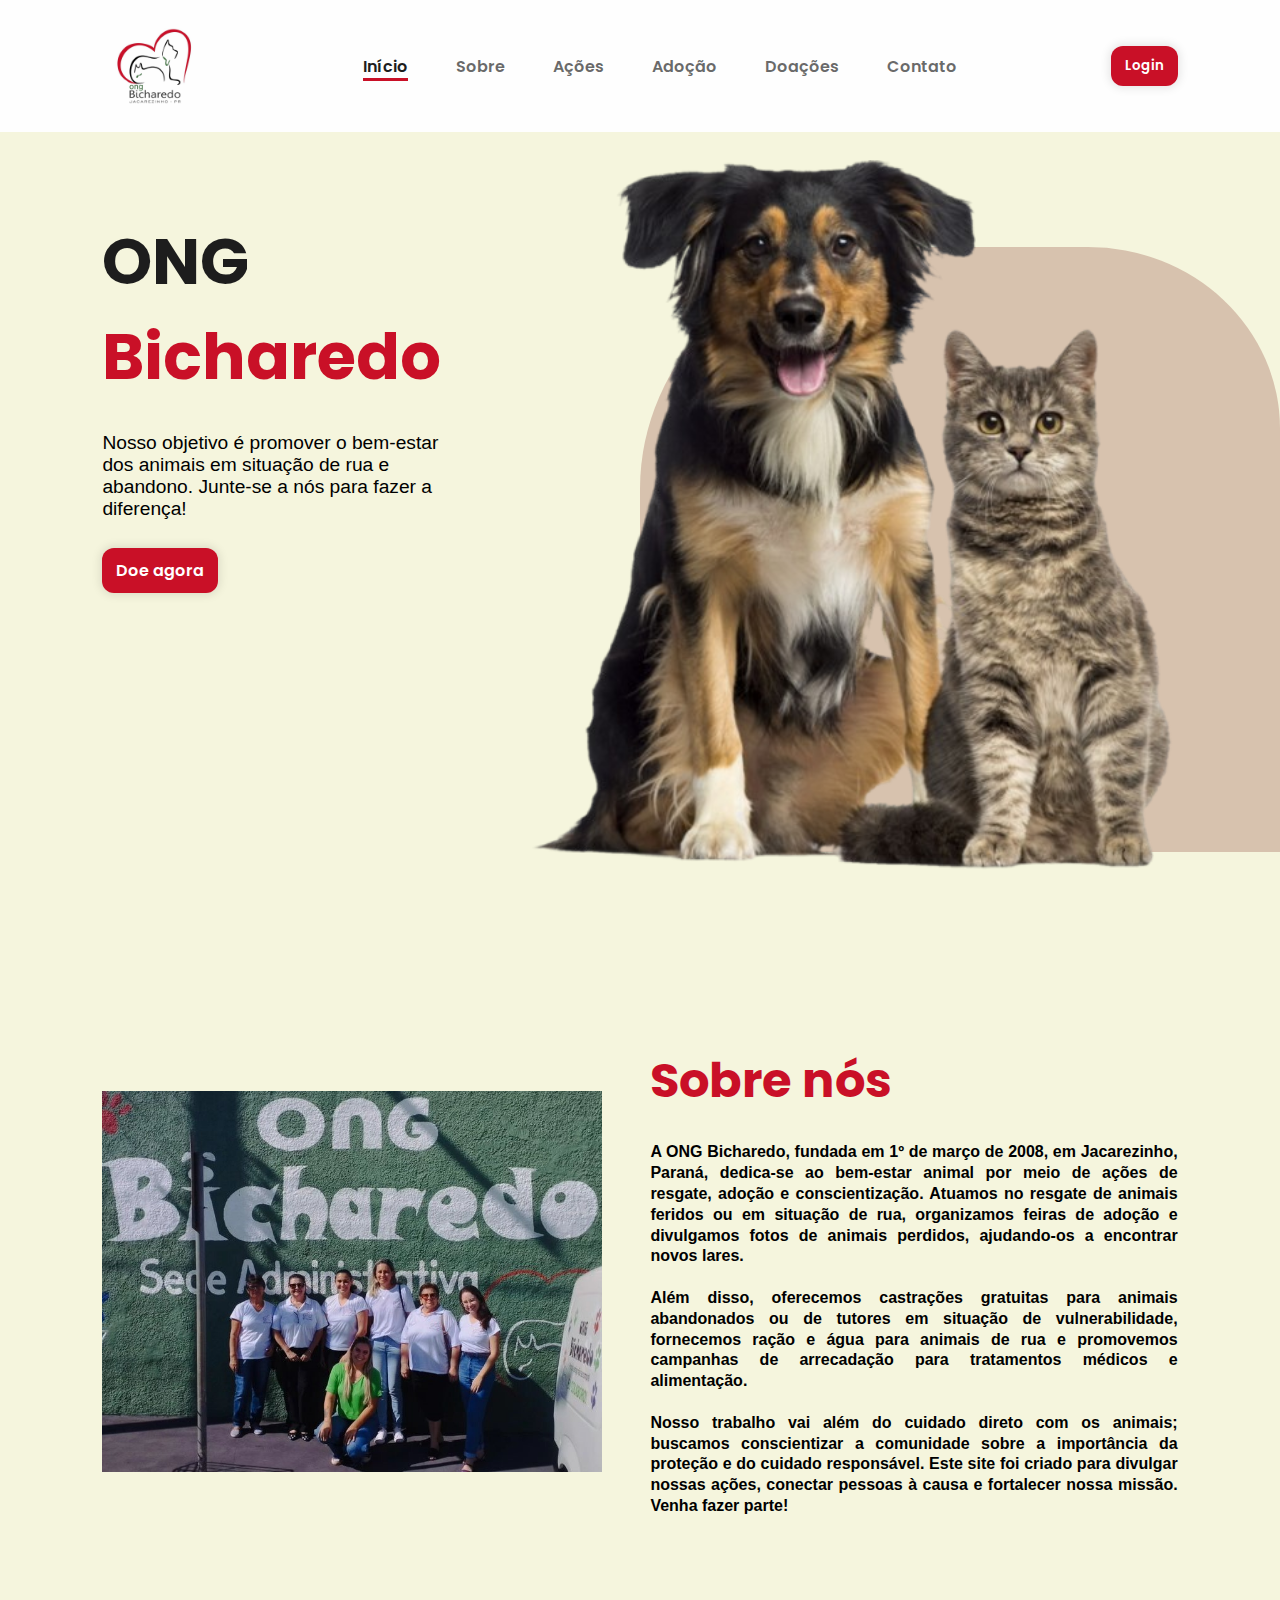
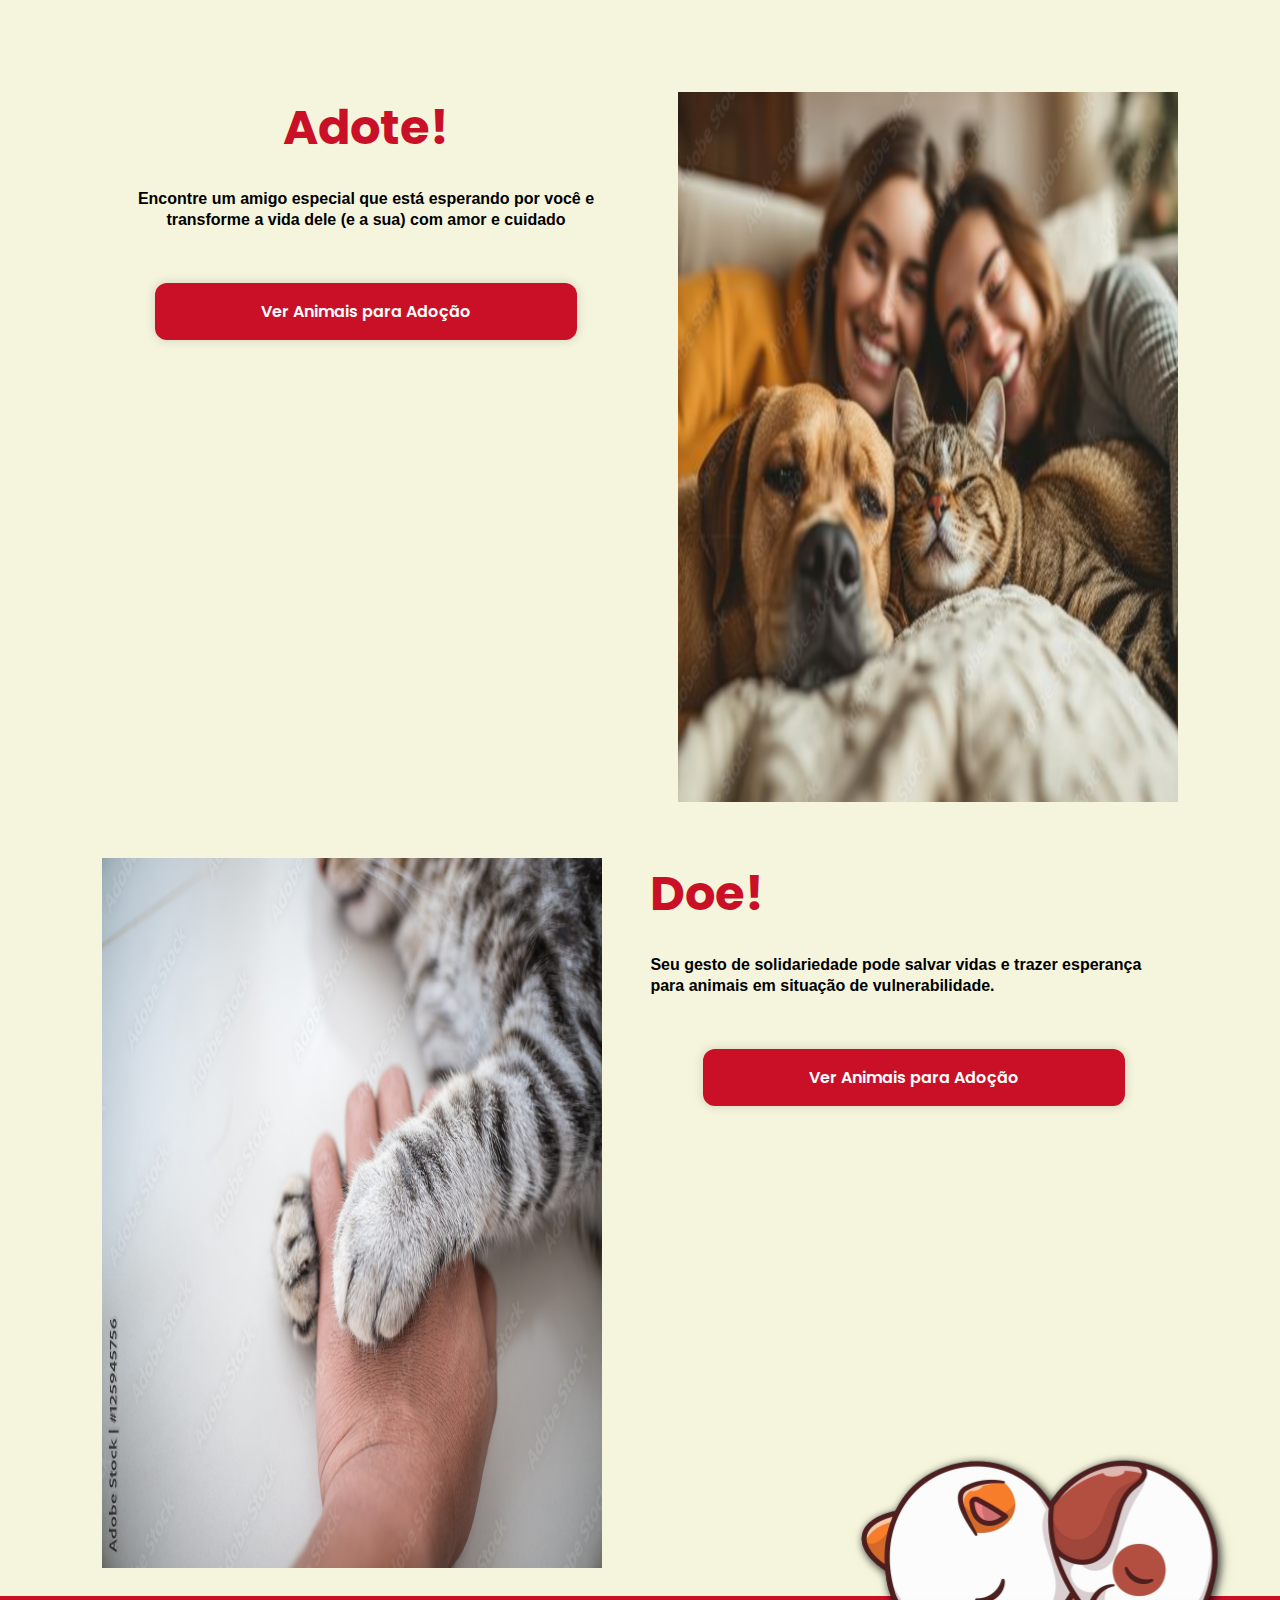
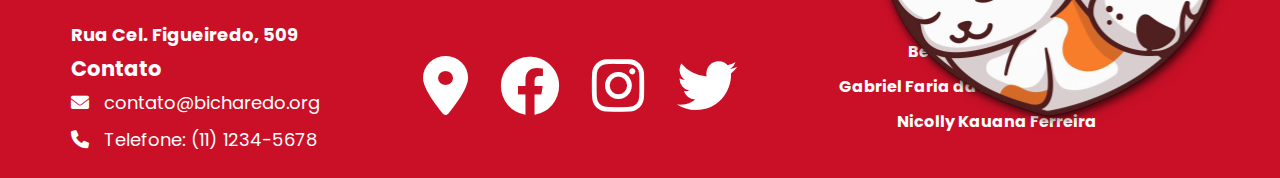
==== commit 5e71ced3: "Merge branch 'main' of https://github.com/beatriz-lopes/grupo12" ====
--- a/index.html
+++ b/index.html
@@ -151,13 +151,14 @@
                         Telefone: (11) 1234-5678
                     </p>
                     <!-- Ícone de Localização -->
-                    <a href="https://www.google.com/maps/place/R.+Cel.+Figueiredo,+509,+Jacarezinho+-+PR,+86400-000/@-23.1614618,-49.9786318,17z/data=!3m1!4b1!4m6!3m5!1s0x94c026540c9a169f:0x470a756e7e484a38!8m2!3d-23.1614668!4d-49.9737663!16s%2Fg%2F11c2804rvy?entry=ttu&g_ep=EgoyMDI0MTEyNC4xIKXMDSoASAFQAw%3D%3D" target="_blank" class="map-icon">
-                        <i class="fa-solid fa-map-marker-alt"></i>
-                    </a>
+                    
                 </div>
     
                 <!-- Ícones das Redes Sociais (Centro) -->
                 <div class="social-media">
+                    <a href="https://www.google.com/maps/place/R.+Cel.+Figueiredo,+509,+Jacarezinho+-+PR,+86400-000/@-23.1614618,-49.9786318,17z/data=!3m1!4b1!4m6!3m5!1s0x94c026540c9a169f:0x470a756e7e484a38!8m2!3d-23.1614668!4d-49.9737663!16s%2Fg%2F11c2804rvy?entry=ttu&g_ep=EgoyMDI0MTEyNC4xIKXMDSoASAFQAw%3D%3D" target="_blank" class="map-icon">
+                        <i class="fa-solid fa-map-marker-alt"></i>
+                    </a>
                     <a href="https://facebook.com/OngBicharedoJacarezinho" target="_blank" class="social-icon"><i class="fa-brands fa-facebook"></i></a>
                     <a href="https://instagram.com/ongbicharedo" target="_blank" class="social-icon"><i class="fa-brands fa-instagram"></i></a>
                     <a href="https://twitter.com/bicharedo" target="_blank" class="social-icon"><i class="fa-brands fa-twitter"></i></a>
@@ -169,11 +170,13 @@
                     <a href="https://gabrielfsarti.github.io/curriculocss/" target="_blank">Gabriel Faria da Fonseca Sarti</a>
                     <a href="https://github.com/user/curriculo3" target="_blank">Nicolly Kauana Ferreira</a>
                 </div>
+                <!-- Imagem Personalizada no Rodapé -->
+                <div class="custom-image">
+                    <img src="img/coracao.png" alt="coracao" />
+                </div>
             </div>
-            <!-- Imagem Personalizada no Rodapé -->
-            <!--<div class="custom-image">
-                <img src="img/coracao.png" alt="coracao" />
-            </div>-->
+            
+            
         </div>
     </footer>
 
--- a/css/style.css
+++ b/css/style.css
@@ -272,11 +272,11 @@
 
 footer .footer-content {
     display: flex;
-    justify-content: space-between; 
+    justify-content: flex-start; 
     align-items: center; /* p ficar vertical */
     flex-wrap: wrap; 
     width: 100%;
-    max-width: 1200px; 
+    gap: 7%;
     margin: 0 auto; 
 }
 
@@ -299,8 +299,7 @@
 /* Ícones das Redes Sociais (Centro) */
 footer .social-media {
     display: flex;
-    justify-content: center;
-    gap: 20px;
+    gap: 2rem;
     margin: 20px 0;
 }
 
@@ -349,23 +348,6 @@
     border-radius: 0%; 
     object-fit: cover; 
     filter: drop-shadow(2px 2px 4px rgba(0, 0, 0, 0.5)); 
-}
-
-/* iconezinho do google maps */
-.map-icon {
-    position: absolute;
-    top: 18px;
-    left: 665px;
-    color: #ffffff; 
-    font-size: 24px; 
-    text-decoration: none; 
-    margin-left: 10px; 
-    transition: transform 0.3s ease, color 0.3s ease; 
-}
-
-.map-icon:hover {
-    color: #E27B58; 
-    transform: scale(1.2); 
 }
 
 /*-----------------------------LOGIN------------------*/
@@ -616,5 +598,8 @@
     footer .social-media {
         margin: 20px 0;
     }
-}
-
+
+    footer img{
+        display: none;
+    }
+}
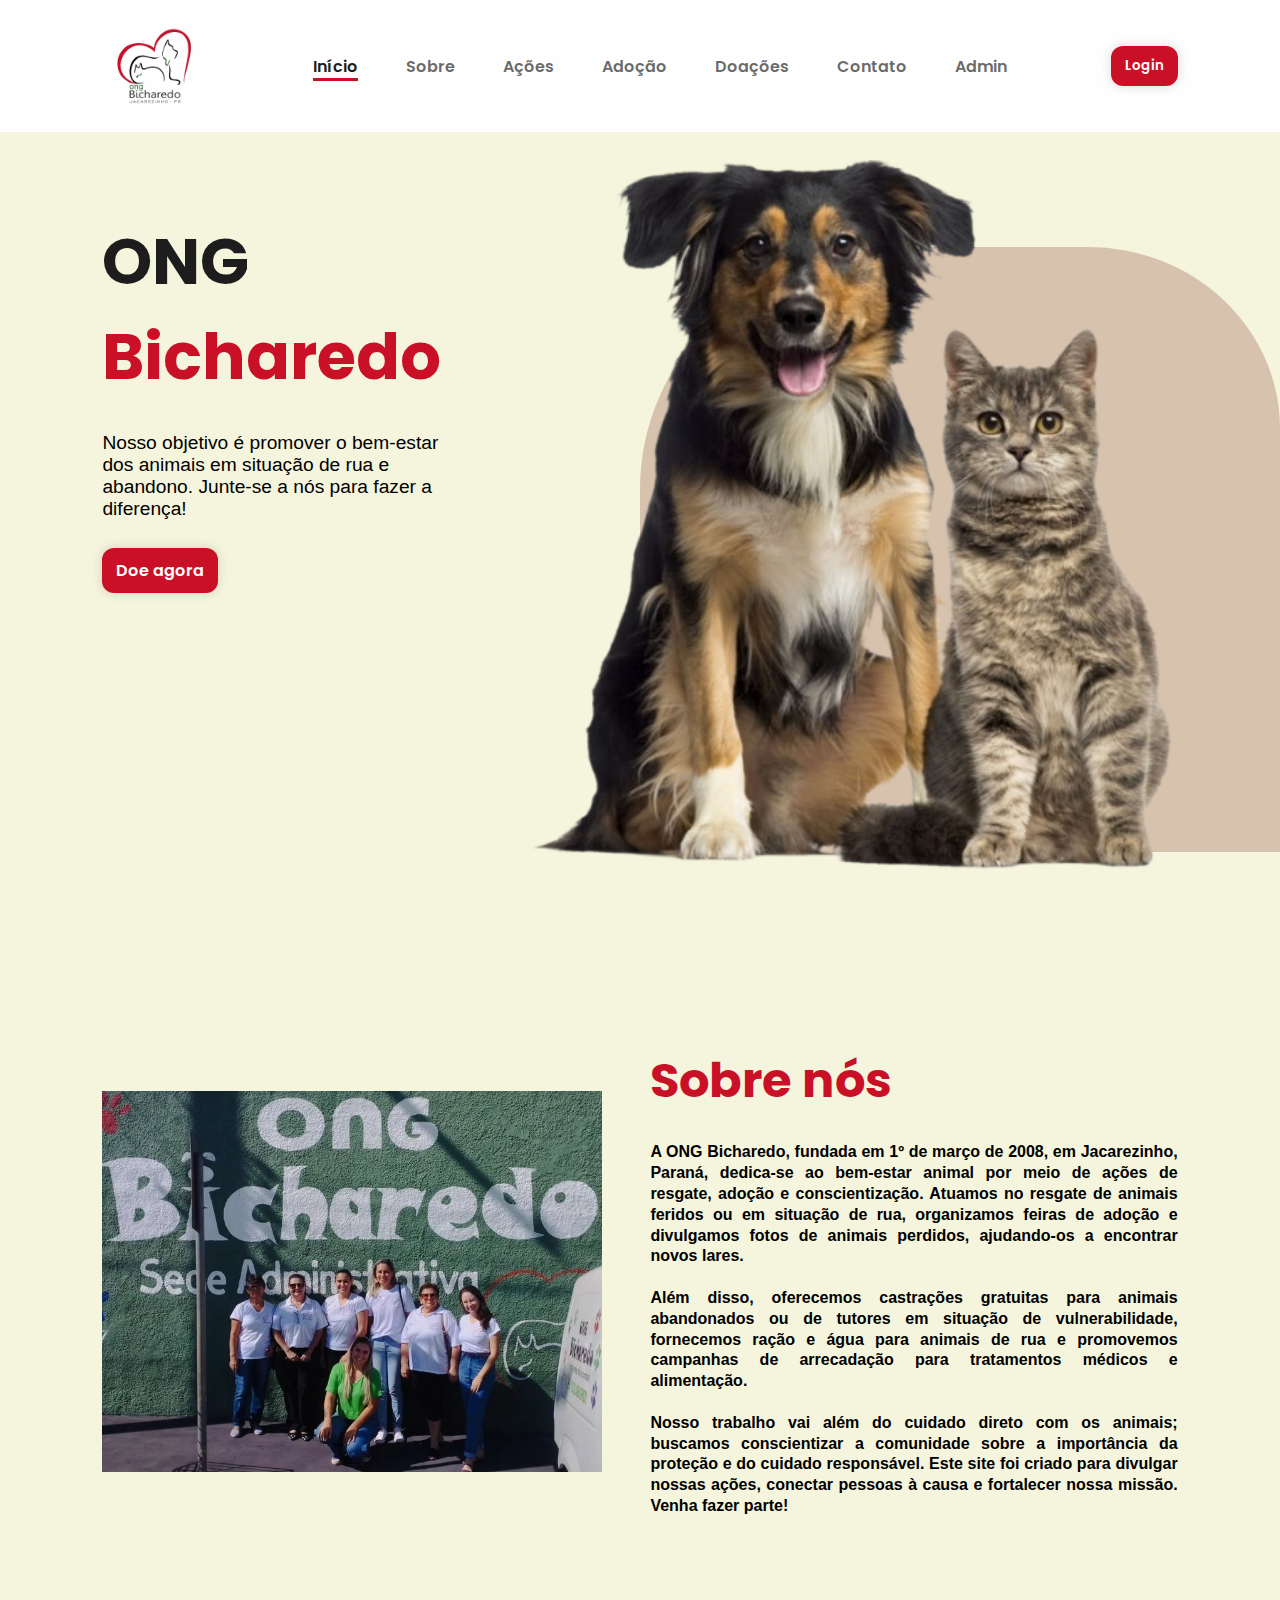
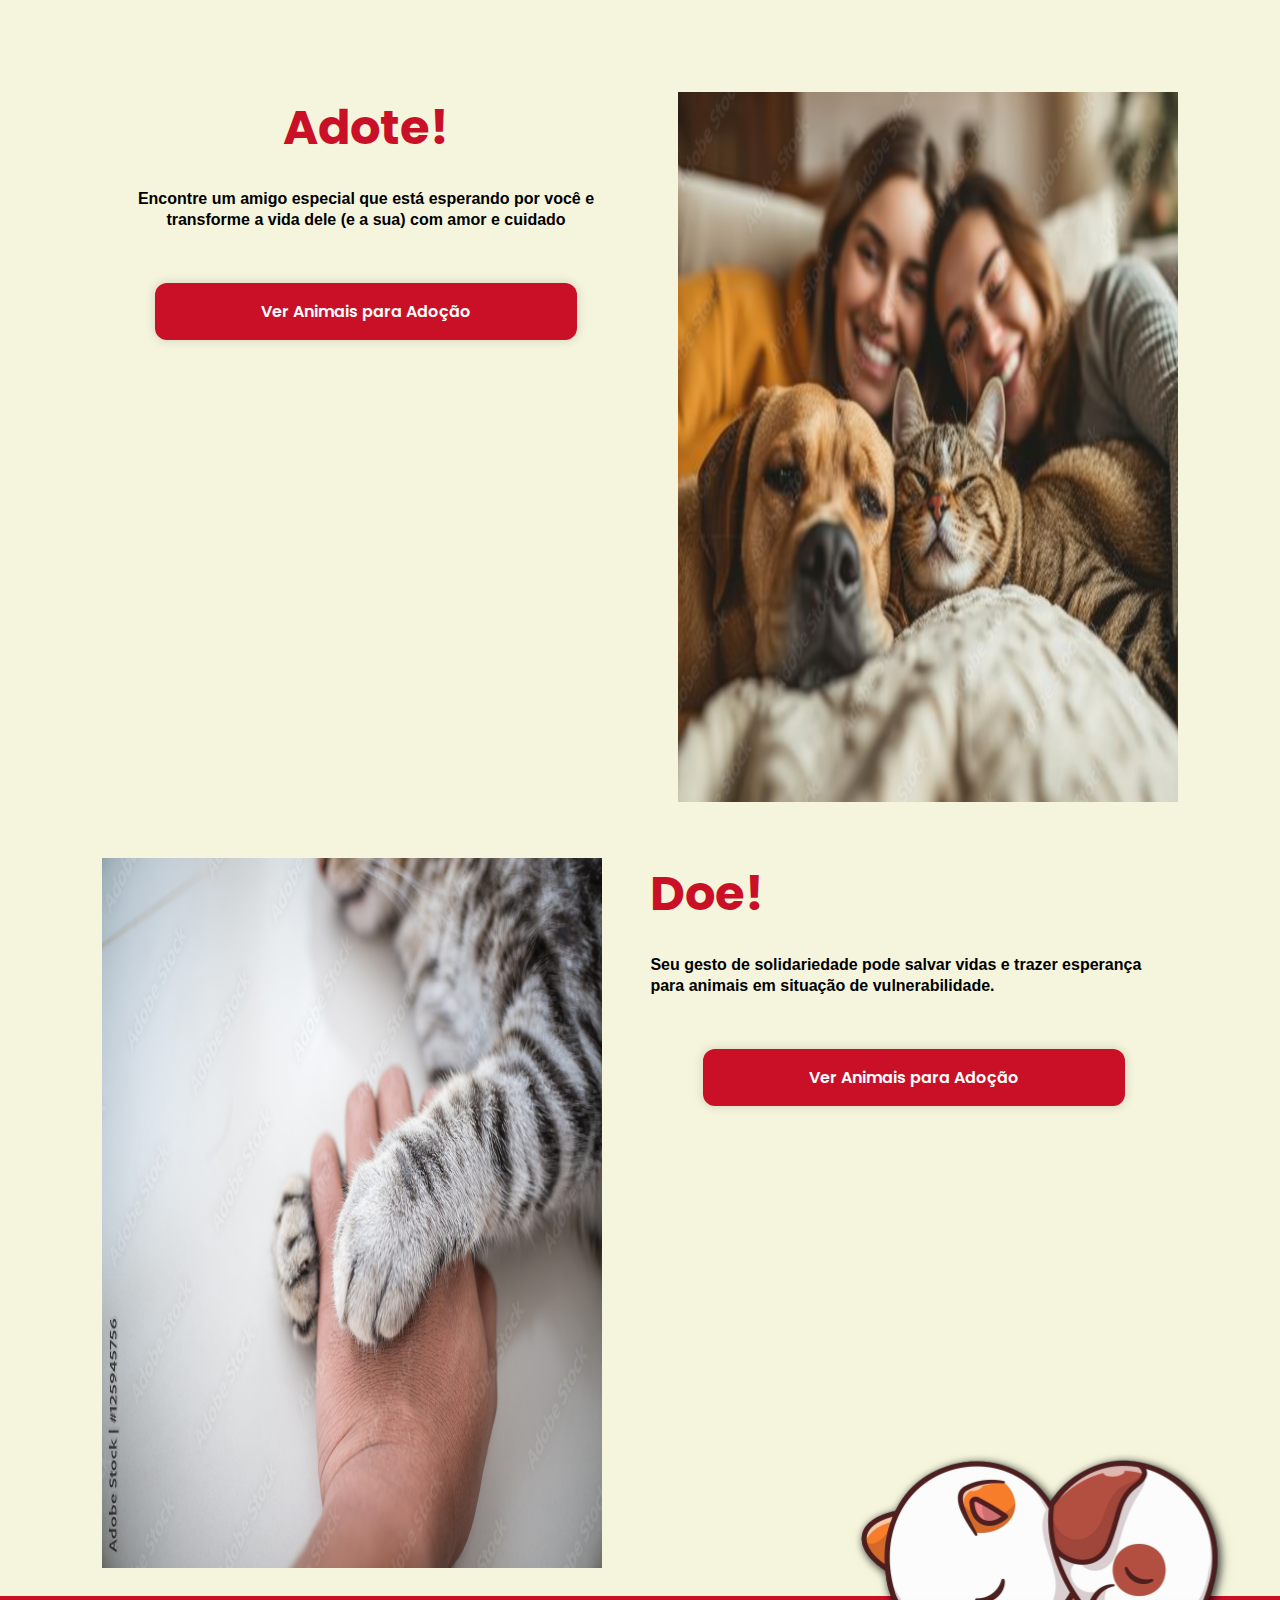
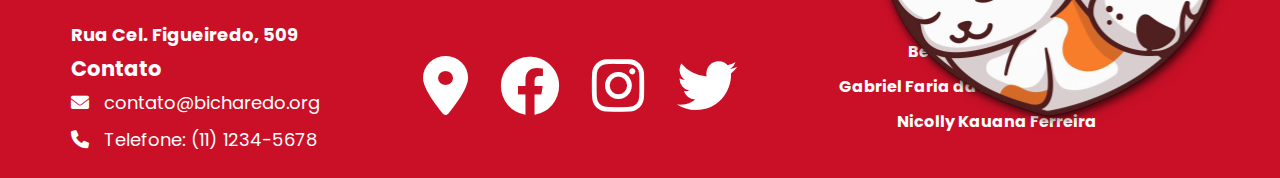
==== commit 6ac25365: "atualização parte nicolly" ====
--- a/index.html
+++ b/index.html
@@ -24,6 +24,7 @@
                 <li class="nav-item"><a href="#adocao">Adoção</a></li>
                 <li class="nav-item"><a href="#doacoes">Doações</a></li>
                 <li class="nav-item"><a href="#contato">Contato</a></li>
+                <li class="nav-item"><a href="admin.html">Admin</a></li>
             </ul>
 
             <button class="btn-default">
@@ -164,11 +165,11 @@
                     <a href="https://twitter.com/bicharedo" target="_blank" class="social-icon"><i class="fa-brands fa-twitter"></i></a>
                 </div>
     
-                <!-- GitHub Links (Direita) -->
+                 <!-- GitHub Links (Direita) -->
                 <div class="github-links">
-                    <a href="https://github.com/user/curriculo1" target="_blank">Beatriz Milanezi Lopes</a>
+                    <a href="https://beatriz-lopes.github.io/curriculo-frontEnd/" target="_blank">Beatriz Milanezi Lopes</a>
                     <a href="https://gabrielfsarti.github.io/curriculocss/" target="_blank">Gabriel Faria da Fonseca Sarti</a>
-                    <a href="https://github.com/user/curriculo3" target="_blank">Nicolly Kauana Ferreira</a>
+                    <a href="https://nicollyferrer.github.io/curriculo/" target="_blank">Nicolly Kauana Ferreira</a>
                 </div>
                 <!-- Imagem Personalizada no Rodapé -->
                 <div class="custom-image">
